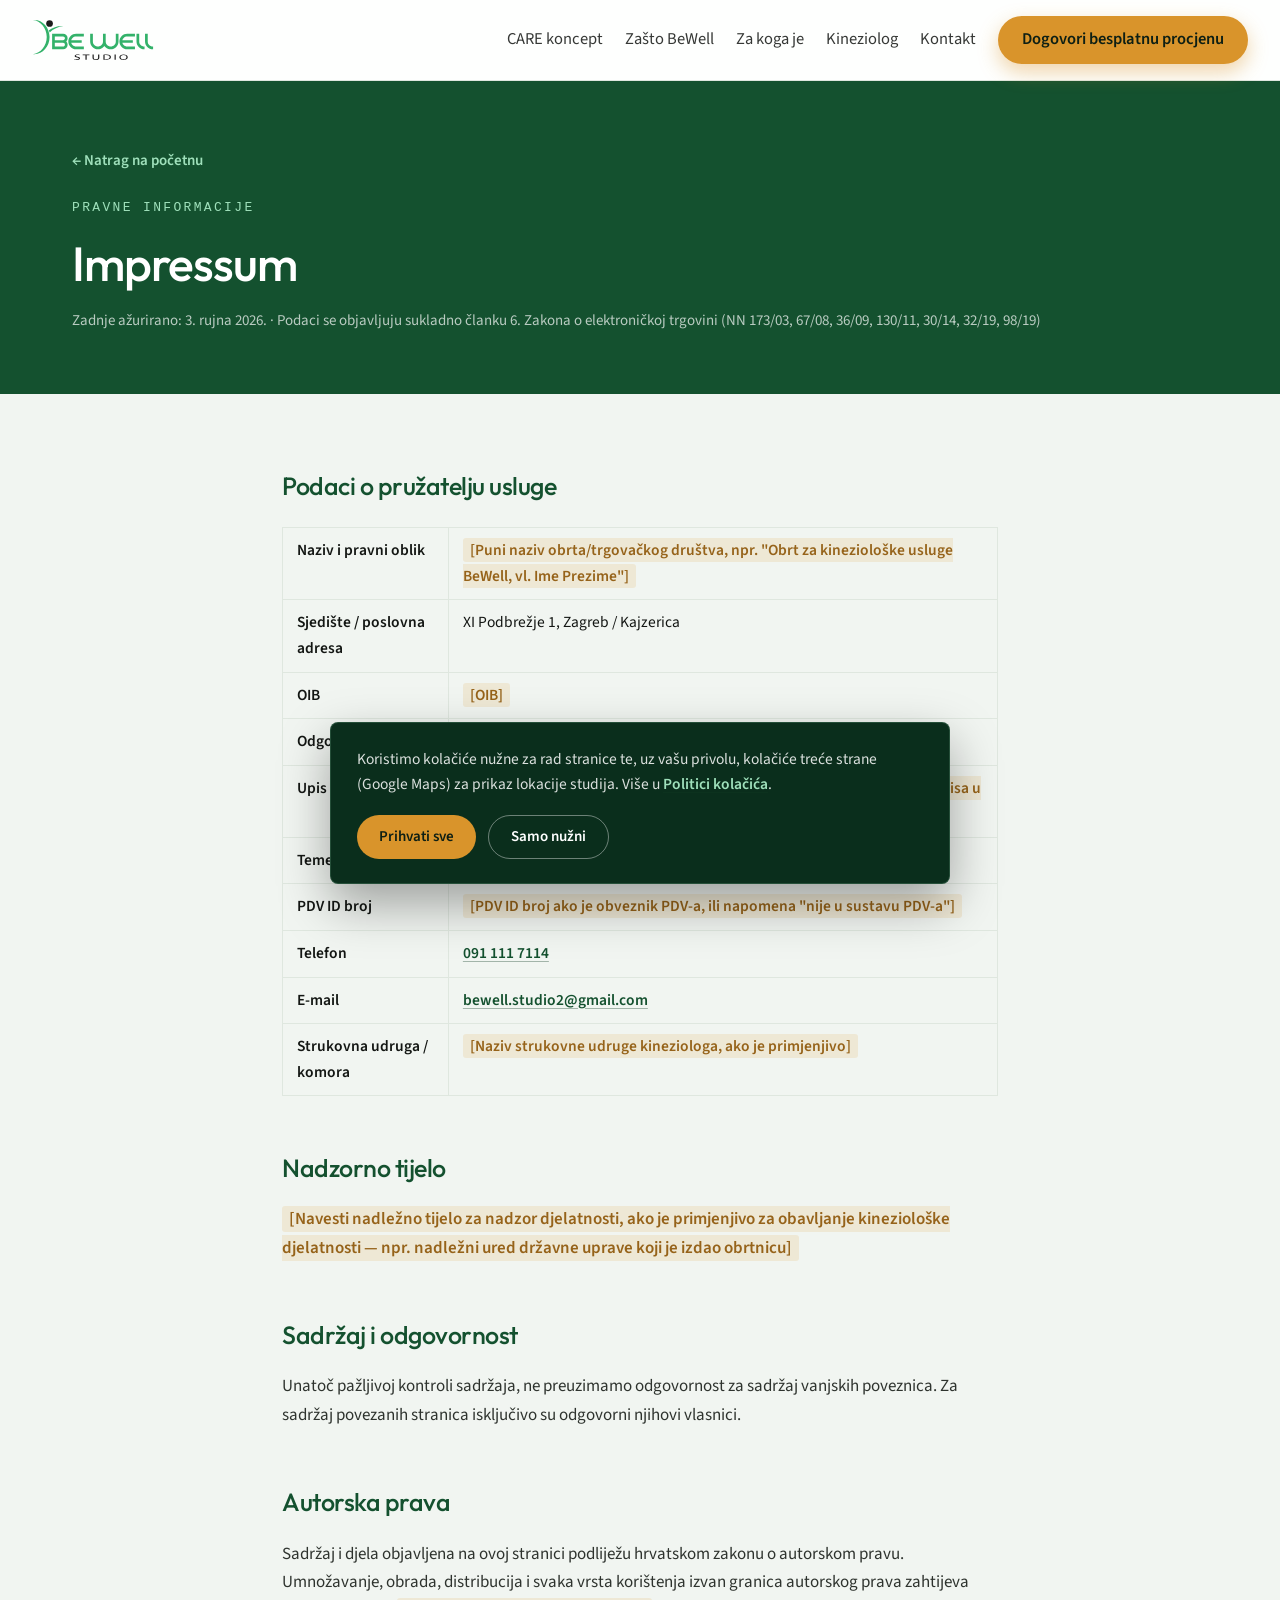
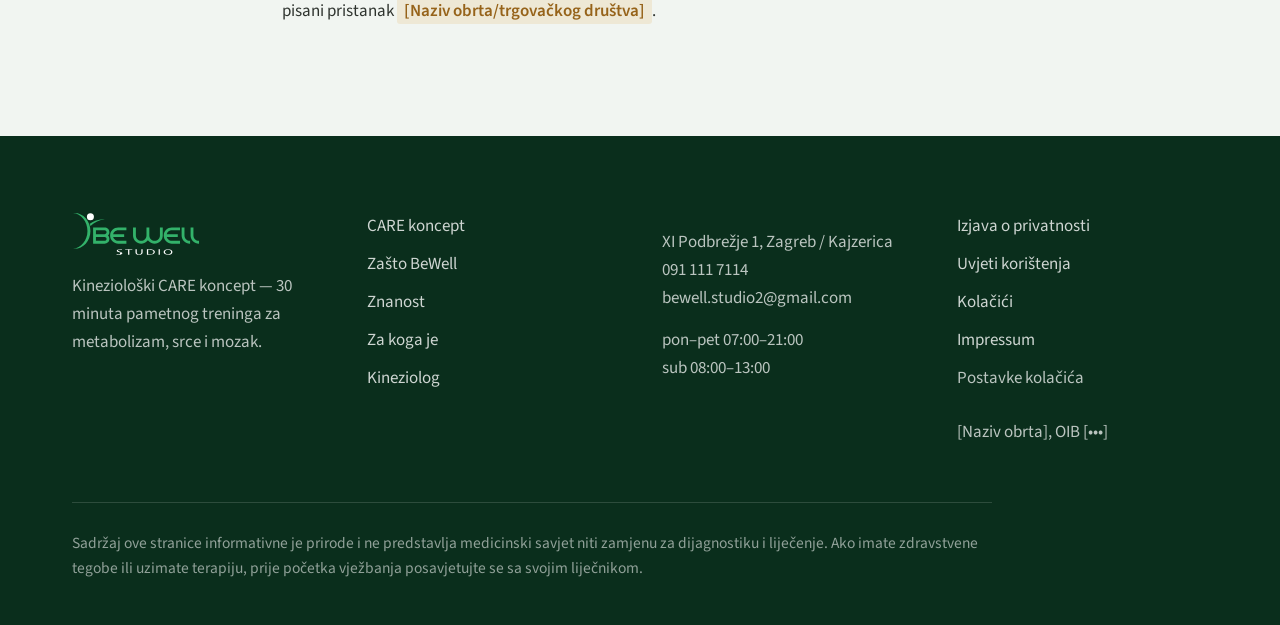
==== impressum.html @ ddce831c "Add legal pages (privacy, terms, cookies, impressum) and cookie consent banner Croatia/GDPR-oriented" ====
<!DOCTYPE html>
<html lang="hr">
<head>
<meta charset="utf-8">
<meta name="viewport" content="width=device-width, initial-scale=1">
<title>Impressum | BeWell Studio</title>
<meta name="description" content="Impressum — podaci o BeWell studiju sukladno Zakonu o elektroničkoj trgovini.">
<link rel="preconnect" href="https://fonts.googleapis.com">
<link rel="preconnect" href="https://fonts.gstatic.com" crossorigin>
<link href="https://fonts.googleapis.com/css2?family=Outfit:wght@200..700&family=Source+Sans+3:ital,wght@0,300;0,400;0,500;0,600;0,700;1,400&display=swap" rel="stylesheet">
<link rel="stylesheet" href="styles.css">
</head>
<body class="legal-page">

<nav class="nav" id="mainNav">
  <div class="nav-inner">
    <a href="index.html#pocetak" class="nav-logo">
      <span class="logo-wrap">
        <img class="ondark" src="assets/bewell-logo-ondark.svg" alt="BeWell studio">
        <img class="onlight" src="assets/bewell-logo-onlight.svg" alt="">
      </span>
    </a>
    <button class="nav-toggle" id="navToggle" aria-label="Otvori navigaciju" aria-expanded="false">
      <svg width="22" height="22" viewBox="0 0 24 24" fill="none" stroke-width="2" stroke-linecap="round"><line x1="3" y1="6" x2="21" y2="6"></line><line x1="3" y1="12" x2="21" y2="12"></line><line x1="3" y1="18" x2="21" y2="18"></line></svg>
    </button>
    <div class="nav-links" id="navLinks">
      <a href="index.html#care">CARE koncept</a>
      <a href="index.html#zasto">Zašto BeWell</a>
      <a href="index.html#za-koga">Za koga je</a>
      <a href="index.html#kineziolog">Kineziolog</a>
      <a href="index.html#kontakt">Kontakt</a>
      <a href="index.html#rezervacija" class="pill-btn">Dogovori besplatnu procjenu</a>
    </div>
  </div>
</nav>

<section class="legal-hero">
  <div class="container">
    <a href="index.html" class="legal-back">← Natrag na početnu</a>
    <p class="eyebrow" style="margin-top:22px">Pravne informacije</p>
    <h1>Impressum</h1>
    <p class="updated">Zadnje ažurirano: 3. rujna 2026. · Podaci se objavljuju sukladno članku 6. Zakona o elektroničkoj trgovini (NN 173/03, 67/08, 36/09, 130/11, 30/14, 32/19, 98/19)</p>
  </div>
</section>

<div class="container legal-content">

  <h2>Podaci o pružatelju usluge</h2>
  <div class="table-wrap">
  <table>
    <tbody>
      <tr><th>Naziv i pravni oblik</th><td><span class="legal-placeholder">[Puni naziv obrta/trgovačkog društva, npr. "Obrt za kineziološke usluge BeWell, vl. Ime Prezime"]</span></td></tr>
      <tr><th>Sjedište / poslovna adresa</th><td>XI Podbrežje 1, Zagreb / Kajzerica</td></tr>
      <tr><th>OIB</th><td><span class="legal-placeholder">[OIB]</span></td></tr>
      <tr><th>Odgovorna osoba</th><td><span class="legal-placeholder">[Ime i prezime vlasnika/odgovorne osobe]</span></td></tr>
      <tr><th>Upis u registar</th><td><span class="legal-placeholder">[Broj i naziv registra — npr. matični broj obrta i nadležni ured, ili broj upisa u sudski registar i nadležni trgovački sud]</span></td></tr>
      <tr><th>Temeljni kapital</th><td><span class="legal-placeholder">[Popuniti samo ako je pravni oblik d.o.o. / j.d.o.o.]</span></td></tr>
      <tr><th>PDV ID broj</th><td><span class="legal-placeholder">[PDV ID broj ako je obveznik PDV-a, ili napomena "nije u sustavu PDV-a"]</span></td></tr>
      <tr><th>Telefon</th><td><a href="tel:+385911117114">091 111 7114</a></td></tr>
      <tr><th>E-mail</th><td><a href="mailto:bewell.studio2@gmail.com">bewell.studio2@gmail.com</a></td></tr>
      <tr><th>Strukovna udruga / komora</th><td><span class="legal-placeholder">[Naziv strukovne udruge kineziologa, ako je primjenjivo]</span></td></tr>
    </tbody>
  </table>
  </div>

  <h2>Nadzorno tijelo</h2>
  <p><span class="legal-placeholder">[Navesti nadležno tijelo za nadzor djelatnosti, ako je primjenjivo za obavljanje kineziološke djelatnosti — npr. nadležni ured državne uprave koji je izdao obrtnicu]</span></p>

  <h2>Sadržaj i odgovornost</h2>
  <p>Unatoč pažljivoj kontroli sadržaja, ne preuzimamo odgovornost za sadržaj vanjskih poveznica. Za sadržaj povezanih stranica isključivo su odgovorni njihovi vlasnici.</p>

  <h2>Autorska prava</h2>
  <p>Sadržaj i djela objavljena na ovoj stranici podliježu hrvatskom zakonu o autorskom pravu. Umnožavanje, obrada, distribucija i svaka vrsta korištenja izvan granica autorskog prava zahtijeva pisani pristanak <span class="legal-placeholder">[Naziv obrta/trgovačkog društva]</span>.</p>

</div>

<footer id="podnozje" class="site-footer">
  <div class="container">
    <div class="footer-grid">
      <div>
        <img src="assets/bewell-logo-ondark.svg" alt="BeWell studio">
        <p>Kineziološki CARE koncept — 30 minuta pametnog treninga za metabolizam, srce i mozak.</p>
      </div>
      <div class="footer-links">
        <a href="index.html#care">CARE koncept</a>
        <a href="index.html#zasto">Zašto BeWell</a>
        <a href="index.html#znanost">Znanost</a>
        <a href="index.html#za-koga">Za koga je</a>
        <a href="index.html#kineziolog">Kineziolog</a>
      </div>
      <div style="font-size:17px">
        <p>XI Podbrežje 1, Zagreb / Kajzerica<br>091 111 7114<br>bewell.studio2@gmail.com</p>
        <p style="margin-top:14px">pon–pet 07:00–21:00<br>sub 08:00–13:00</p>
      </div>
      <div class="footer-links">
        <a href="privatnost.html">Izjava o privatnosti</a>
        <a href="uvjeti-koristenja.html">Uvjeti korištenja</a>
        <a href="kolacici.html">Kolačići</a>
        <a href="impressum.html">Impressum</a>
        <button type="button" class="cookie-settings-btn" onclick="window.reopenCookieSettings && window.reopenCookieSettings()">Postavke kolačića</button>
        <p class="footer-oib">[Naziv obrta], OIB [•••]</p>
      </div>
    </div>
    <p class="footer-legal">Sadržaj ove stranice informativne je prirode i ne predstavlja medicinski savjet niti zamjenu za dijagnostiku i liječenje. Ako imate zdravstvene tegobe ili uzimate terapiju, prije početka vježbanja posavjetujte se sa svojim liječnikom.</p>
  </div>
</footer>

<script src="script.js"></script>
<script src="cookie-consent.js"></script>
</body>
</html>
---- styles.css ----
/* ===== BeWell Studio — design tokens ===== */
:root {
  --dark-green: #14512F;
  --darker-green: #0A2E1C;
  --hero-green: #071D12;
  --light-bg: #F1F5F1;
  --bright-green: #33B26A;
  --pale-green: #9FE0BB;
  --muted-fill: rgba(51,178,106,.3);
  --ink: #131613;
  --ink-2: #2E332E;
  --muted-1: #4E554E;
  --muted-2: #414841;
  --muted-3: #5C645E;
  --border-light: #E3EAE3;
  --border-light-2: #DFE7DF;
  --border-dashed: #C4D0C4;
  --amber: #D9942B;
  --amber-label: #96631A;
  --white-70: rgba(255,255,255,.7);
  --white-78: rgba(255,255,255,.78);
  --white-82: rgba(255,255,255,.82);
  --cta: #D9942B;

  --font-heading: 'Outfit', system-ui, sans-serif;
  --font-body: 'Source Sans 3', system-ui, sans-serif;
  --font-mono: ui-monospace, SFMono-Regular, Menlo, monospace;
}

* { box-sizing: border-box; }
html { scroll-behavior: smooth; overflow-x: hidden; }
body {
  margin: 0;
  background: var(--light-bg);
  color: var(--ink);
  font-family: var(--font-body);
  font-size: 18px;
  line-height: 1.65;
  -webkit-font-smoothing: antialiased;
}
img { max-width: 100%; }
a { color: var(--dark-green); text-decoration-color: rgba(15,59,35,.35); text-underline-offset: 3px; }
a:hover { color: var(--bright-green); }
h1, h2, h3 { margin: 0; font-weight: 500; letter-spacing: -.02em; font-family: var(--font-heading); }
p { margin: 0; }
input, select, textarea, button { font: inherit; color: inherit; }
.eyebrow { font-family: var(--font-mono); font-size: 13px; letter-spacing: .18em; text-transform: uppercase; color: var(--dark-green); }
.container { max-width: 1200px; margin: 0 auto; padding: 0 32px; }
.pill-btn {
  display: inline-flex; align-items: center; min-height: 56px; padding: 0 34px;
  border-radius: 999px; background: var(--cta); color: #0D1F14; font-weight: 600;
  font-size: 18px; text-decoration: none; border: none; cursor: pointer;
  transition: filter .2s ease;
}
.pill-btn:hover { filter: brightness(1.07); color: #0D1F14; }
.pill-btn--outline {
  display: inline-flex; align-items: center; min-height: 56px; padding: 0 30px;
  border-radius: 999px; border: 1.5px solid rgba(255,255,255,.5); color: #fff;
  font-size: 18px; text-decoration: none; transition: background .2s ease, border-color .2s ease;
}
.pill-btn--outline:hover { background: rgba(255,255,255,.1); color: #fff; border-color: #fff; }

/* ===== Reveal / parallax ===== */
[data-reveal] {
  opacity: 0; transform: translateY(40px); filter: blur(13px);
  transition: opacity .9s cubic-bezier(.2,.7,.3,1), transform .9s cubic-bezier(.2,.7,.3,1), filter .9s cubic-bezier(.2,.7,.3,1);
}
[data-reveal].is-visible { opacity: 1; transform: none; filter: none; }
@media (prefers-reduced-motion: reduce) {
  [data-reveal] { opacity: 1 !important; transform: none !important; filter: none !important; transition: none !important; }
}
[data-parallax] {
  position: absolute; left: 0; right: 0; top: -8%; height: 116%;
  background-size: cover; background-repeat: no-repeat; will-change: transform;
}
.media-crop { position: relative; overflow: hidden; border-radius: 4px; }

/* ===== Nav ===== */
.nav {
  position: sticky; top: 0; z-index: 60; background: transparent; border-bottom: 1px solid transparent;
  backdrop-filter: saturate(140%) blur(8px); transition: background .35s ease, border-color .35s ease;
}
.nav.scrolled { background: rgba(255,255,255,.92); border-bottom-color: var(--border-light-2); }
.nav-inner { display: flex; align-items: center; gap: 32px; padding: 16px 32px; }
.nav-logo { display: flex; align-items: center; flex: none; text-decoration: none; }
.nav-logo .logo-wrap { position: relative; display: block; height: 42px; }
.nav-logo img { height: 42px; width: auto; display: block; transition: opacity .35s ease; }
.nav-logo .onlight { position: absolute; left: 0; top: 0; opacity: 0; }
.nav.scrolled .nav-logo .ondark { opacity: 0; }
.nav.scrolled .nav-logo .onlight { opacity: 1; }
.nav-toggle {
  display: none; flex: none; width: 44px; height: 44px; margin-left: auto; border: none;
  background: transparent; border-radius: 8px; cursor: pointer; align-items: center; justify-content: center;
}
.nav-toggle:hover { background: rgba(0,0,0,.06); }
.nav-toggle svg { stroke: #fff; transition: stroke .35s ease; }
.nav.scrolled .nav-toggle svg { stroke: var(--ink); }
.nav-links { flex: 1; display: flex; justify-content: flex-end; align-items: center; gap: 22px; row-gap: 12px; flex-wrap: wrap; }
.nav-links a:not(.pill-btn) {
  font-size: 16.5px; text-decoration: none; color: #fff; opacity: .85; transition: color .35s ease, opacity .35s ease;
}
.nav.scrolled .nav-links a:not(.pill-btn) { color: var(--ink); }
.nav-links a:not(.pill-btn):hover { opacity: 1; text-decoration: underline; text-underline-offset: 7px; text-decoration-thickness: 1.5px; }
.nav-links .pill-btn { min-height: 48px; padding: 0 24px; font-size: 16.5px; box-shadow: 0 8px 20px rgba(217,148,43,.4); }

@media (max-width: 780px) {
  .nav-toggle { display: flex !important; }
  .nav-links { display: none !important; }
  .nav-links.open {
    display: flex !important; position: absolute; left: 0; right: 0; top: 100%;
    flex-direction: column; align-items: flex-start; gap: 16px;
    background: #fff; padding: 24px 32px 30px; box-shadow: 0 16px 30px rgba(10,40,25,.16);
    border-bottom: 1px solid var(--border-light-2);
  }
  .nav-links.open a:not(.pill-btn) { color: var(--ink) !important; opacity: 1 !important; }
  .nav-links.open .pill-btn { margin-top: 6px; }
}

/* ===== Hero ===== */
.hero {
  position: relative; min-height: 88vh; display: flex; align-items: flex-end;
  background: var(--dark-green); overflow: hidden; margin-top: -79px; padding-top: 79px;
}
.hero-photo { background-image: url('assets/hero.webp'); background-position: 78% 45%; }
.hero-scrim-1 { position: absolute; inset: 0; background: linear-gradient(100deg, rgba(7,29,18,.95) 0%, rgba(8,33,21,.9) 34%, rgba(9,38,24,.6) 60%, rgba(10,46,28,.18) 100%); }
.hero-scrim-2 { position: absolute; inset: 0; background: linear-gradient(to top, rgba(7,29,18,.5) 0%, rgba(7,29,18,.06) 28%, rgba(7,29,18,0) 52%); }
.hero-scrim-3 { position: absolute; left: 0; right: 0; top: 0; height: 200px; background: linear-gradient(to bottom, rgba(7,29,18,.8) 0, rgba(7,29,18,.6) 100px, rgba(7,29,18,0) 200px); }
.hero-inner { position: relative; width: 100%; padding: 120px 32px 132px; }
.hero-kicker { font-family: var(--font-mono); font-size: 13px; letter-spacing: .18em; text-transform: uppercase; color: var(--pale-green); margin-bottom: 26px; }
.hero h1 { font-size: clamp(42px,5.2vw,82px); line-height: 1.06; letter-spacing: -.015em; color: #fff; max-width: 16em; }
.hero h1 .accent { color: var(--pale-green); }
.hero-lead { margin-top: 30px; max-width: 640px; font-size: 21px; line-height: 1.6; color: #fff; }
.hero-ctas { margin-top: 44px; display: flex; gap: 16px; flex-wrap: wrap; }

/* ===== Stat strip ===== */
.stat-strip-wrap { position: relative; z-index: 5; }
.stat-strip {
  margin-top: -74px; background: #fff; border-radius: 6px; box-shadow: 0 26px 60px rgba(10,40,25,.18);
  display: grid; grid-template-columns: repeat(auto-fit,minmax(210px,1fr));
}
.stat-strip > div { padding: 34px 30px; border-right: 1px solid var(--border-light); }
.stat-strip > div:last-child { border-right: none; }
.stat-strip svg { stroke: var(--dark-green); }
.stat-num { margin-top: 16px; font-family: var(--font-heading); font-size: 32px; line-height: 1.1; color: var(--dark-green); }
.stat-cap { margin-top: 6px; font-size: 16.5px; color: var(--muted-1); }

/* ===== generic section ===== */
section { scroll-margin-top: 96px; }
.section-pad { padding: 118px 0 120px; }
.section-pad--sm { padding: 110px 0 118px; }
.bg-white { background: #fff; }

/* ===== O nama ===== */
.two-col { display: grid; grid-template-columns: repeat(auto-fit,minmax(340px,1fr)); gap: 72px; align-items: center; }
.two-col h2, .section-head h2 { margin-top: 22px; font-size: clamp(34px,3.6vw,52px); line-height: 1.12; letter-spacing: -.01em; max-width: 16em; }
.two-col p.body { margin-top: 28px; font-size: 19px; color: var(--ink-2); }
.two-col p.body + p.body { margin-top: 20px; }
.pull-quote {
  margin: 40px 0 0; padding-left: 26px; border-left: 2px solid var(--bright-green);
  font-family: var(--font-body); font-style: italic; font-weight: 300; font-size: 27px; line-height: 1.35; color: var(--dark-green);
}
.aspect-4-3 { aspect-ratio: 4/3; }
.aspect-5-6 { aspect-ratio: 5/6; }
.aspect-7-5 { aspect-ratio: 7/5; }
.aspect-4-5 { aspect-ratio: 4/5; }

/* ===== Zasto / 3 pillars ===== */
.section-head { max-width: 760px; }
.section-head .sub { margin-top: 18px; font-size: 21px; color: var(--muted-1); }
.pillars { margin-top: 64px; display: grid; grid-template-columns: repeat(auto-fit,minmax(300px,1fr)); gap: 28px; }
.pillar-card { position: relative; padding: 40px 34px 44px; background: var(--light-bg); border-radius: 4px; overflow: hidden; }
.pillar-num { position: absolute; right: 18px; top: -6px; font-family: var(--font-heading); font-size: 150px; line-height: 1; color: rgba(15,59,35,.06); }
.pillar-icon { position: relative; width: 84px; height: 84px; }
.pillar-icon svg { position: absolute; inset: 0; width: 100%; height: 100%; }
.pillar-card h3 { position: relative; margin-top: 24px; font-size: 29px; line-height: 1.2; color: var(--dark-green); }
.pillar-card p { position: relative; margin-top: 16px; font-size: 17.5px; color: var(--muted-2); }
.pillar-more { margin-top: 44px; font-size: 18px; }
.pillar-more a { font-weight: 600; }

/* ===== Pillar icon accents: subtle looping motion ===== */
.icon-accent { transform-box: fill-box; transform-origin: 50% 50%; }

/* Icon 01: draw arrow 1, draw arrow 2, spin together x2, fade out one then the other */
.icon-arrows-spin { transform-box: fill-box; transform-origin: 50% 50%; animation: iconArrowsSpin 8s cubic-bezier(.45,0,.25,1) infinite; }
@keyframes iconArrowsSpin {
  0%, 42%   { transform: rotate(0deg); }
  80%, 100% { transform: rotate(720deg); }
}
.icon-arrow1-wipe { transform-box: view-box; transform-origin: 225px 312.5px; animation: iconArrow1Wipe 8s cubic-bezier(.4,0,.3,1) infinite; }
.icon-arrow2-wipe { transform-box: view-box; transform-origin: 255px 167.5px; animation: iconArrow2Wipe 8s cubic-bezier(.4,0,.3,1) infinite; }
@keyframes iconArrow1Wipe { 0%, 4%  { transform: scaleX(0); } 20% { transform: scaleX(1); } 100% { transform: scaleX(1); } }
@keyframes iconArrow2Wipe { 0%, 22% { transform: scaleX(0); } 40% { transform: scaleX(1); } 100% { transform: scaleX(1); } }
.icon-arrow1-fade { animation: iconArrow1Fade 8s linear infinite; }
.icon-arrow2-fade { animation: iconArrow2Fade 8s linear infinite; }
@keyframes iconArrow1Fade { 0%, 80% { opacity: 1; } 88%, 100% { opacity: 0; } }
@keyframes iconArrow2Fade { 0%, 88% { opacity: 1; } 98%, 100% { opacity: 0; } }

.icon-pulse-reveal { transform-box: view-box; transform-origin: 0 0; animation: iconPulseReveal 7s cubic-bezier(.45,0,.25,1) infinite; }
.icon-pulse-erase { transform-box: view-box; transform-origin: 0 0; animation: iconPulseErase 7s cubic-bezier(.45,0,.25,1) infinite; }
@keyframes iconPulseReveal {
  0%, 8% { transform: scaleX(0); }
  45%    { transform: scaleX(1); }
  100%   { transform: scaleX(1); }
}
@keyframes iconPulseErase {
  0%, 65% { transform: scaleX(0); }
  95%     { transform: scaleX(1); }
  100%    { transform: scaleX(1); }
}

.icon-ring { animation: iconRingDraw 6.5s cubic-bezier(.4,0,.3,1) infinite; }
.icon-check { animation: iconCheckDraw 6.5s cubic-bezier(.5,0,.4,1) infinite; }
.icon-ringcheck-fade { animation: iconRingCheckFade 6.5s linear infinite; }
@keyframes iconRingDraw { 0%, 8% { stroke-dashoffset: 528; } 42% { stroke-dashoffset: 0; } 100% { stroke-dashoffset: 0; } }
@keyframes iconCheckDraw { 0%, 24% { stroke-dashoffset: 212; } 48% { stroke-dashoffset: 0; } 100% { stroke-dashoffset: 0; } }
@keyframes iconRingCheckFade { 0%, 10% { opacity: 0; } 20%, 76% { opacity: 1; } 94%, 100% { opacity: 0; } }

@media (prefers-reduced-motion: reduce) {
  .pillar-icon .icon-accent,
  .pillar-icon .icon-arrows-spin, .pillar-icon .icon-arrow1-wipe, .pillar-icon .icon-arrow2-wipe,
  .pillar-icon .icon-arrow1-fade, .pillar-icon .icon-arrow2-fade,
  .pillar-icon .icon-pulse-reveal,
  .pillar-icon .icon-ring, .pillar-icon .icon-check, .pillar-icon .icon-ringcheck-fade {
    animation: none !important;
    opacity: 1 !important;
    transform: none !important;
    stroke-dashoffset: 0 !important;
  }
  .pillar-icon .icon-pulse-erase {
    animation: none !important;
    transform: scaleX(0) !important;
  }
}

@keyframes dynGreenFade { 0%,8.3% { opacity: 0; } 16.6%,62.5% { opacity: 1; } 69%,100% { opacity: 0; } }
@keyframes dynLineDraw { 0%,16.6% { stroke-dashoffset: 2600; } 50%,69% { stroke-dashoffset: 0; } 100% { stroke-dashoffset: -2600; } }

/* ===== CARE section ===== */
.care-section { position: relative; padding: 118px 0 124px; background: var(--darker-green); color: #fff; }
.care-watermark {
  position: absolute; inset: 0; display: flex; align-items: center; justify-content: center;
  pointer-events: none; overflow: hidden;
}
.care-watermark span { font-family: var(--font-heading); font-size: min(30vw,420px); line-height: 1; letter-spacing: .06em; color: rgba(255,255,255,.035); white-space: nowrap; }
.care-inner { position: relative; }
.care-lede { max-width: 820px; }
.care-lede .eyebrow { color: var(--pale-green); }
.care-lede h2 { margin-top: 22px; font-size: clamp(36px,4.2vw,60px); line-height: 1.1; letter-spacing: -.015em; }
.care-lede h2 .accent { color: var(--pale-green); }
.care-lede p { margin-top: 28px; font-size: 19.5px; color: var(--white-82); }
.care-lede p + p { margin-top: 20px; }

.data-card { margin-top: 56px; padding: 34px 36px; border: 1px solid rgba(159,224,187,.28); border-radius: 4px; max-width: 820px; }
.data-card .eyebrow { color: var(--pale-green); font-size: 12.5px; letter-spacing: .16em; }
.data-card .stat-line { margin-top: 14px; font-family: var(--font-heading); font-size: 31px; line-height: 1.25; }
.data-card .stat-line .amber { color: #F2C173; }
.gauge-track { margin-top: 26px; height: 14px; border-radius: 999px; background: rgba(255,255,255,.12); position: relative; overflow: hidden; }
.gauge-fill { position: absolute; left: 0; top: 0; bottom: 0; width: 0; border-radius: 999px; background: linear-gradient(90deg,#33B26A,#D9942B); transition: width 1.4s cubic-bezier(.25,.1,.25,1) .3s; }
.data-card.is-visible .gauge-fill { width: 30%; }
@media (prefers-reduced-motion: reduce) {
  .gauge-fill { transition: none !important; width: 30% !important; }
}
.gauge-labels { margin-top: 10px; display: flex; justify-content: space-between; font-family: var(--font-mono); font-size: 12.5px; color: rgba(255,255,255,.6); }
.gauge-labels .amber { color: #F2C173; }

.phase-intro { margin-top: 72px; font-size: 19.5px; color: rgba(255,255,255,.72); }
.phase-rail {
  position: sticky; top: 90px; z-index: 20; margin-top: 28px; display: flex; flex-wrap: wrap; gap: 8px;
  padding: 10px; max-width: 100%; border-radius: 999px; background: rgba(7,29,18,.72);
  backdrop-filter: blur(10px); border: 1px solid rgba(159,224,187,.18); width: fit-content;
}
.phase-rail span { display: flex; align-items: center; gap: 10px; padding: 8px 18px; border-radius: 999px; font-size: 16px; font-weight: 600; color: rgba(255,255,255,.55); transition: background .4s ease, color .4s ease; }
.phase-rail span b { font-family: var(--font-heading); font-size: 19px; }
.phase-rail span.active { background: var(--bright-green); color: #0D1F14; }
@media (max-width: 640px) {
  .phase-rail { display: grid !important; grid-template-columns: 1fr 1fr !important; width: 100% !important; border-radius: 30px !important; gap: 10px !important; }
  .phase-rail span { justify-content: center !important; }
}

.care-rows { margin-top: 28px; display: grid; grid-template-columns: 1fr; gap: 4px; }
.care-row { position: relative; padding: 56px 0; border-top: 1px solid rgba(159,224,187,.22); }
.care-row-inner { display: flex; gap: 26px; align-items: flex-start; flex-wrap: wrap; }
.care-badge {
  flex: none; width: 76px; height: 76px; border-radius: 50%; border: 1.5px solid var(--bright-green);
  background: rgba(51,178,106,.1); display: flex; align-items: center; justify-content: center;
  font-family: var(--font-heading); font-size: 38px; color: var(--pale-green);
}
.care-row-body { flex: 1; min-width: 240px; }
.care-row-body h3 { font-size: 31px; line-height: 1.2; }
.care-row-body h3 .accent { font-family: var(--font-body); font-style: italic; font-weight: 300; color: var(--bright-green); font-size: 23px; letter-spacing: 0; }
.care-row-body p { margin-top: 14px; font-size: 18px; color: rgba(255,255,255,.78); }
.care-row-body p + p { margin-top: 16px; }
.care-row-body p strong { color: #fff; font-weight: 600; }
.care-row-photo { margin-top: 22px; border-radius: 3px; overflow: hidden; position: relative; }

.timeline-card { margin-top: 72px; padding: 34px 36px; border-radius: 4px; background: rgba(255,255,255,.045); }
.timeline-card .eyebrow { color: var(--pale-green); font-size: 12.5px; letter-spacing: .16em; }
.timeline-card .lead { margin-top: 12px; font-size: 18px; color: rgba(255,255,255,.78); }
.timeline-bar { margin-top: 22px; position: relative; display: flex; height: 44px; border-radius: 3px; overflow: hidden; }
.timeline-bar .dyn { flex: 2; background: rgba(51,178,106,.3); }
.timeline-bar .iso { flex: 3; background: var(--bright-green); }
.timeline-bar .rest { flex: 1.4; background: rgba(255,255,255,.14); }
.timeline-bar .stretch { flex: 2; background: rgba(217,148,43,.7); }
.timeline-wipe {
  position: absolute; inset: 0; background: linear-gradient(to left, transparent 0%, var(--dark-green) 6%, var(--dark-green) 100%);
  transform-origin: right center; transform: scaleX(1); transition: transform 2.2s cubic-bezier(.4,0,.2,1);
}
.timeline-wipe.revealed { transform: scaleX(0); }
.timeline-legend { margin-top: 14px; display: flex; gap: 26px; flex-wrap: wrap; font-size: 15.5px; color: rgba(255,255,255,.7); }
.timeline-legend span { display: flex; align-items: center; gap: 9px; transition: color .35s ease, font-weight .35s ease; }
.timeline-legend span.lit { color: #fff; font-weight: 600; }
.timeline-legend .swatch { width: 12px; height: 12px; border-radius: 2px; display: block; }
.timeline-legend .swatch.dyn { background: rgba(51,178,106,.3); }
.timeline-legend .swatch.iso { background: var(--bright-green); }
.timeline-legend .swatch.rest { background: rgba(255,255,255,.14); }
.timeline-legend .swatch.stretch { background: rgba(217,148,43,.7); }

.care-cta { margin-top: 56px; }

/* ===== Znanost ===== */
.znanost-cards { margin-top: 52px; display: grid; grid-template-columns: repeat(auto-fit,minmax(280px,1fr)); gap: 24px; max-width: 900px; }
.znanost-card { padding: 30px 30px 34px; background: var(--light-bg); border-radius: 4px; }
.znanost-card.dark { background: var(--dark-green); color: #fff; }
.znanost-card .label { font-family: var(--font-mono); font-size: 12.5px; letter-spacing: .14em; text-transform: uppercase; color: var(--muted-3); }
.znanost-card.dark .label { color: var(--pale-green); }
.znanost-card svg.brain { display: block; width: 100%; max-width: 121px; height: auto; margin: 16px 0 8px; }
.znanost-card svg.line { display: block; width: 100%; height: auto; margin: 0 0 18px; }
.znanost-card .caption { margin-top: 0; font-size: 17px; color: var(--muted-2); }
.znanost-card.dark .caption { color: var(--white-82); }
.znanost-footnote { margin-top: 14px; font-family: var(--font-mono); font-size: 12px; letter-spacing: .1em; color: var(--muted-3); }

.science-toggle {
  margin-top: 44px; display: inline-flex; align-items: center; gap: 12px; min-height: 48px; padding: 0 26px;
  border-radius: 999px; border: 1.5px solid rgba(15,59,35,.35); background: transparent; color: var(--dark-green);
  font-size: 17px; font-weight: 600; cursor: pointer; transition: background .2s ease, color .2s ease, border-color .2s ease;
}
.science-toggle:hover { background: var(--dark-green); color: #fff; border-color: var(--dark-green); }
.science-detail { display: none; margin-top: 44px; max-width: 780px; border-top: 1px solid var(--border-light-2); padding-top: 44px; }
.science-detail.open { display: block; }
.science-item { display: flex; gap: 26px; align-items: flex-start; }
.science-item + .science-item { margin-top: 40px; }
.science-item .num { flex: none; font-family: var(--font-heading); font-size: 44px; line-height: 1; color: #1E7A46; }
.science-item h3 { font-size: 28px; line-height: 1.22; color: var(--dark-green); }
.science-item p { margin-top: 14px; font-size: 18px; color: var(--ink-2); }
.science-item p + p { margin-top: 14px; }

/* ===== Za koga ===== */
.za-koga-grid { margin-top: 56px; display: grid; grid-template-columns: repeat(auto-fit,minmax(280px,1fr)); gap: 28px; }
.za-koga-card { background: #fff; border-radius: 4px; overflow: hidden; }
.za-koga-card .body { padding: 28px 28px 34px; }
.za-koga-card h3 { font-size: 27px; color: var(--dark-green); }
.za-koga-card p { margin-top: 12px; font-size: 17.5px; color: var(--muted-2); }

/* ===== Kako počinjete ===== */
.steps-grid { margin-top: 60px; display: grid; grid-template-columns: repeat(auto-fit,minmax(260px,1fr)); gap: 36px; }
.step { padding-top: 30px; border-top: 2px dashed var(--border-dashed); }
.step .num { font-family: var(--font-mono); font-size: 14px; letter-spacing: .16em; color: var(--amber-label); }
.step h3 { margin-top: 16px; font-size: 29px; line-height: 1.2; color: var(--dark-green); }
.step p { margin-top: 12px; font-size: 17.5px; color: var(--muted-2); }
.steps-cta { margin-top: 52px; }

/* ===== Kineziolog ===== */
.kineziolog-name { margin-top: 26px; font-size: 21px; font-weight: 600; color: var(--dark-green); }
.kineziolog-bio { margin-top: 14px; font-size: 19px; color: var(--ink-2); }
.kineziolog-bio .note { color: var(--muted-3); font-size: 16px; }
.badges { margin-top: 32px; display: flex; flex-wrap: wrap; gap: 10px; }
.badges span { padding: 9px 18px; border-radius: 999px; border: 1px solid var(--border-dashed); font-size: 16px; color: var(--ink-2); }

/* ===== Rezervacija CTA ===== */
.cta-section { padding: 112px 0; background: var(--dark-green); color: #fff; text-align: center; }
.cta-inner { max-width: 820px; margin: 0 auto; padding: 0 32px; }
.cta-inner h2 { font-size: clamp(38px,4.6vw,64px); line-height: 1.08; letter-spacing: -.015em; }
.cta-inner h2 .accent { color: var(--pale-green); }
.cta-inner p { margin-top: 24px; font-size: 20px; color: var(--white-82); }
.cta-buttons { margin-top: 40px; display: flex; gap: 16px; justify-content: center; flex-wrap: wrap; }
.cta-buttons .pill-btn { box-shadow: 0 14px 30px rgba(0,0,0,.2); }

/* ===== Kontakt ===== */
.kontakt-grid { margin-top: 56px; display: grid; grid-template-columns: repeat(auto-fit,minmax(330px,1fr)); gap: 56px; align-items: start; }
.form-field { display: flex; flex-direction: column; gap: 8px; font-size: 16.5px; font-weight: 600; color: var(--ink-2); }
.form-field input[type="text"], .form-field input[type="email"], .form-field input[type="tel"], .form-field select {
  min-height: 52px; padding: 0 16px; border: 1.5px solid #D3DDD3; border-radius: 3px; background: var(--light-bg); font-weight: 400; font-size: 18px;
}
.form-field textarea { padding: 14px 16px; border: 1.5px solid #D3DDD3; border-radius: 3px; background: var(--light-bg); font-weight: 400; font-size: 18px; resize: vertical; }
.form-field input:focus, .form-field select:focus, .form-field textarea:focus { outline: none; border-color: var(--dark-green); background: #fff; }
.contact-form { display: flex; flex-direction: column; gap: 20px; }
.contact-form.hidden { display: none; }
.consent-field { display: flex; gap: 12px; align-items: flex-start; font-size: 16.5px; color: var(--ink-2); line-height: 1.5; font-weight: 400; }
.consent-field input { width: 22px; height: 22px; margin-top: 3px; accent-color: var(--dark-green); flex: none; }
.contact-form button[type="submit"] { align-self: flex-start; margin-top: 6px; }
.sent-panel { display: none; padding: 44px 36px; border-radius: 4px; background: var(--light-bg); border: 1px solid #C9E3D3; }
.sent-panel.visible { display: block; }
.sent-panel .headline { font-family: var(--font-heading); font-size: 31px; color: var(--dark-green); line-height: 1.2; }
.sent-panel p:not(.headline) { margin-top: 14px; font-size: 18px; color: var(--ink-2); }
.contact-details { display: flex; flex-direction: column; gap: 18px; font-size: 18px; color: var(--ink-2); }
.contact-details strong { color: var(--dark-green); }
.map-embed { margin-top: 28px; aspect-ratio: 16/10; border-radius: 4px; overflow: hidden; }
.map-embed iframe { border: 0; display: block; width: 100%; height: 100%; }
.map-caption { margin-top: 14px; font-size: 16.5px; color: var(--muted-1); }

/* ===== Footer ===== */
.site-footer { background: var(--darker-green); color: rgba(255,255,255,.72); padding: 76px 0 44px; }
.footer-grid { display: grid; grid-template-columns: repeat(auto-fit,minmax(240px,1fr)); gap: 44px; }
.footer-grid img { height: 44px; width: auto; display: block; }
.footer-grid p { margin-top: 16px; font-size: 17px; }
.footer-links { display: flex; flex-direction: column; gap: 10px; font-size: 17px; }
.footer-links a { color: rgba(255,255,255,.8); text-decoration: none; }
.footer-links a:hover { color: #fff; }
.footer-oib { margin-top: 6px; font-size: 16px; }
.footer-legal { margin-top: 56px; padding-top: 28px; border-top: 1px solid rgba(255,255,255,.14); font-size: 15.5px; line-height: 1.6; color: rgba(255,255,255,.55); max-width: 920px; }

/* ===== Responsive spacing ===== */
@media (max-width: 640px) {
  #o-nama, #zasto, #znanost, #za-koga, #kako-pocinjete, #kineziolog, #kontakt { padding-top: 76px !important; padding-bottom: 84px !important; }
  #care { padding-top: 84px !important; padding-bottom: 88px !important; }
  #rezervacija { padding-top: 84px !important; padding-bottom: 84px !important; }
  #o-nama .two-col, #kineziolog .two-col { gap: 44px !important; }
}

@media print {
  [data-reveal] { opacity: 1 !important; filter: none !important; transform: none !important; }
  [data-parallax] { transform: none !important; }
}

/* ===== Legal pages ===== */
.legal-hero { background: var(--dark-green); color: #fff; padding: 64px 0 60px; }
body.legal-page .nav { background: rgba(255,255,255,.92); border-bottom-color: var(--border-light-2); }
body.legal-page .nav .nav-logo .ondark { opacity: 0; }
body.legal-page .nav .nav-logo .onlight { opacity: 1; }
body.legal-page .nav .nav-toggle svg { stroke: var(--ink); }
body.legal-page .nav .nav-links a:not(.pill-btn) { color: var(--ink); }
.legal-hero .eyebrow { color: var(--pale-green); }
.legal-hero h1 { margin-top: 18px; font-size: clamp(32px,4vw,48px); line-height: 1.15; color: #fff; max-width: 18em; }
.legal-hero .updated { margin-top: 18px; font-size: 15px; color: var(--white-70); }
.legal-content { max-width: 780px; padding: 72px 32px 110px; margin: 0 auto; }
.legal-content h2 { margin-top: 52px; font-size: 25px; color: var(--dark-green); }
.legal-content h2:first-child { margin-top: 0; }
.legal-content h3 { margin-top: 30px; font-size: 19px; color: var(--dark-green); }
.legal-content p { margin-top: 16px; font-size: 17px; line-height: 1.7; color: var(--ink-2); }
.legal-content ul, .legal-content ol { margin-top: 16px; padding-left: 22px; font-size: 17px; line-height: 1.7; color: var(--ink-2); }
.legal-content li + li { margin-top: 8px; }
.legal-content table { margin-top: 20px; width: 100%; border-collapse: collapse; font-size: 15.5px; }
.legal-content th, .legal-content td { text-align: left; padding: 10px 14px; border: 1px solid var(--border-light-2); vertical-align: top; }
.legal-content th { background: var(--light-bg); font-weight: 600; }
.legal-content .table-wrap { overflow-x: auto; }
.legal-content a { font-weight: 600; }
.legal-placeholder { color: var(--amber-label); background: rgba(217,148,43,.14); padding: 1px 7px; border-radius: 3px; font-weight: 600; }
.legal-back { display: inline-flex; align-items: center; gap: 8px; font-size: 15px; font-weight: 600; color: var(--pale-green); text-decoration: none; }
.legal-back:hover { color: #fff; }
.legal-list-plain { list-style: none; padding-left: 0 !important; }
.legal-list-plain li { padding-left: 22px; position: relative; }
.legal-list-plain li::before { content: "—"; position: absolute; left: 0; color: var(--bright-green); }

/* ===== Cookie consent ===== */
.cookie-banner {
  position: fixed; left: 16px; right: 16px; bottom: 16px; z-index: 200; max-width: 620px; margin: 0 auto;
  padding: 24px 26px; border-radius: 8px; background: var(--darker-green); color: #fff;
  box-shadow: 0 20px 50px rgba(0,0,0,.35); border: 1px solid rgba(159,224,187,.18);
  transform: translateY(140%); transition: transform .5s cubic-bezier(.2,.8,.2,1);
}
.cookie-banner.visible { transform: translateY(0); }
.cookie-banner p { margin: 0; font-size: 15.5px; line-height: 1.6; color: rgba(255,255,255,.85); }
.cookie-banner a { color: var(--pale-green); font-weight: 600; }
.cookie-banner-actions { margin-top: 18px; display: flex; gap: 12px; flex-wrap: wrap; }
.cookie-banner-actions button { min-height: 44px; padding: 0 22px; border-radius: 999px; font-size: 15px; font-weight: 600; cursor: pointer; border: none; font-family: inherit; }
.cookie-accept { background: var(--cta); color: #0D1F14; }
.cookie-accept:hover { filter: brightness(1.07); }
.cookie-reject { background: transparent; border: 1.5px solid rgba(255,255,255,.4) !important; color: #fff; }
.cookie-reject:hover { background: rgba(255,255,255,.08); }
@media (max-width: 480px) {
  .cookie-banner { left: 10px; right: 10px; bottom: 10px; padding: 20px; }
}
.cookie-settings-btn { cursor: pointer; background: none; border: none; padding: 0; font: inherit; color: inherit; text-decoration: none; text-align: left; }

.map-placeholder { height: 100%; display: flex; flex-direction: column; align-items: center; justify-content: center; gap: 14px; text-align: center; padding: 24px; background: var(--light-bg); }
.map-placeholder p { max-width: 360px; font-size: 15.5px; color: var(--muted-1); margin: 0; }
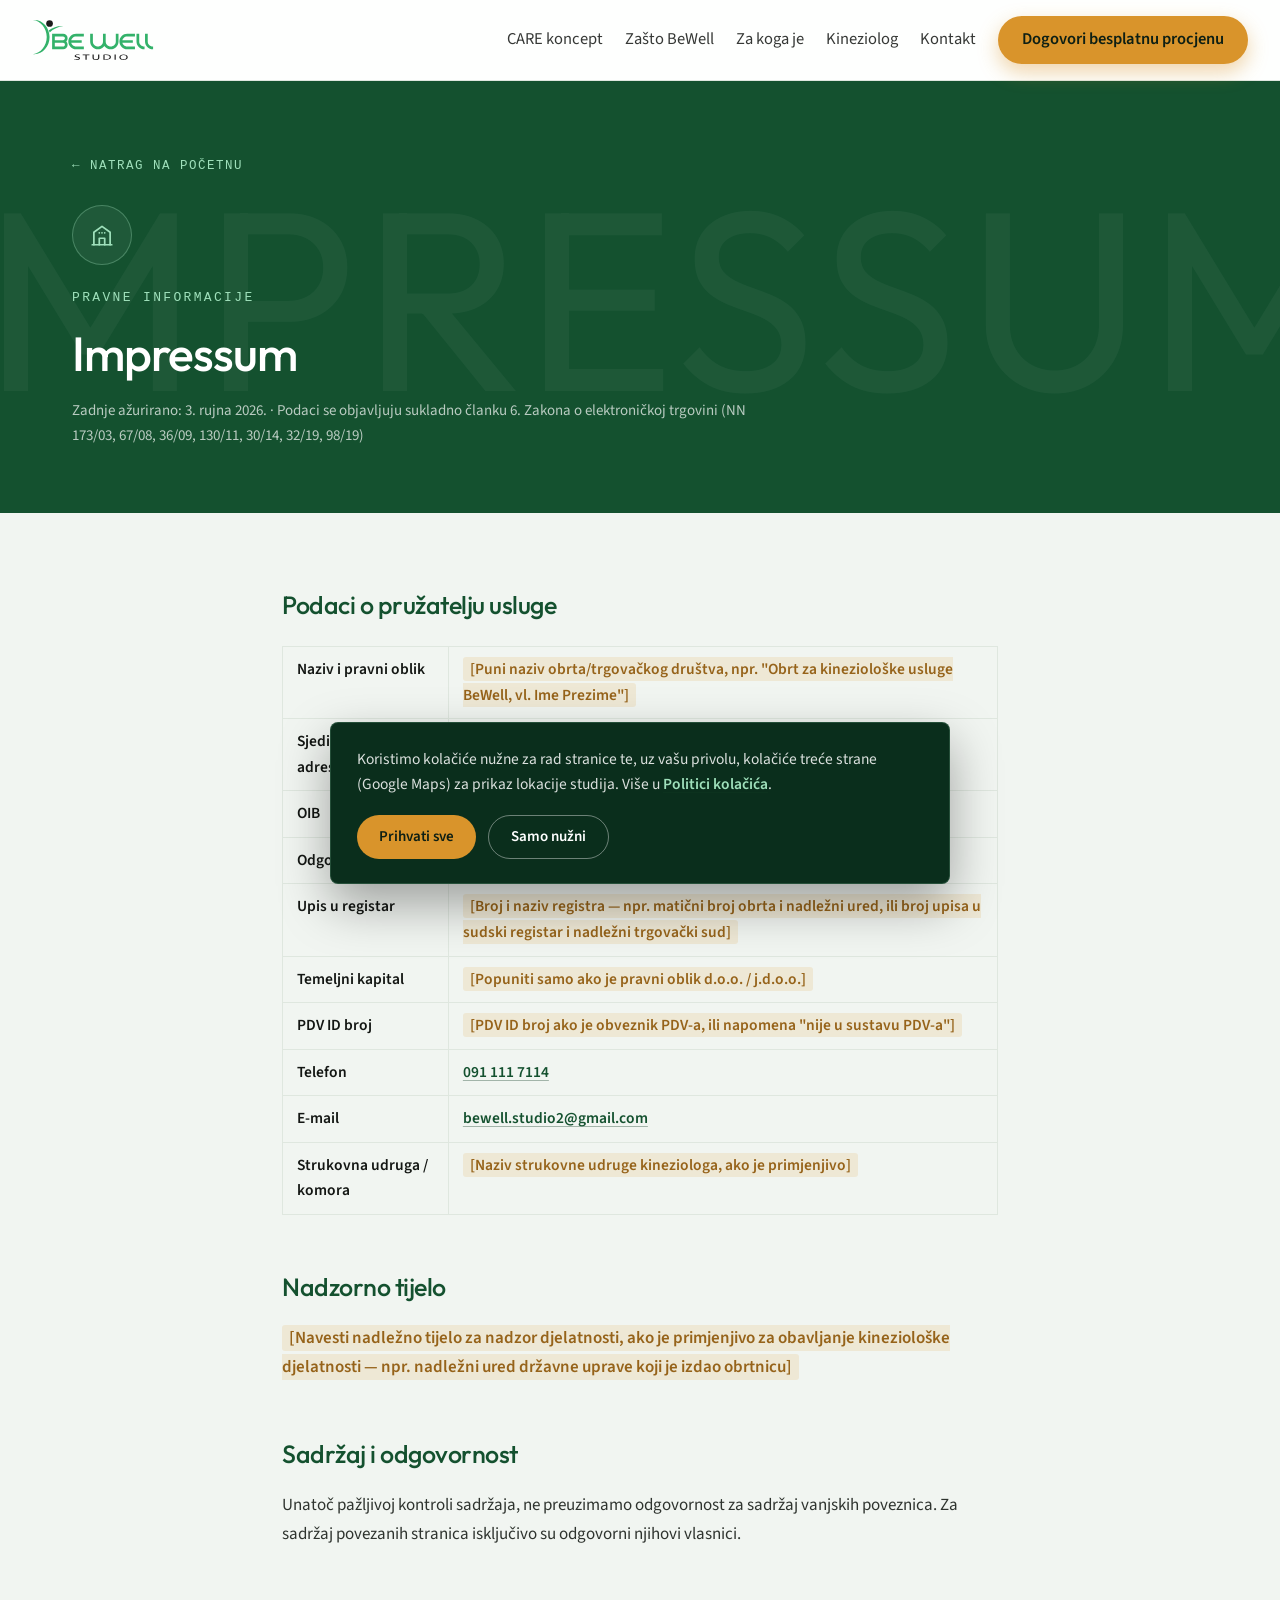
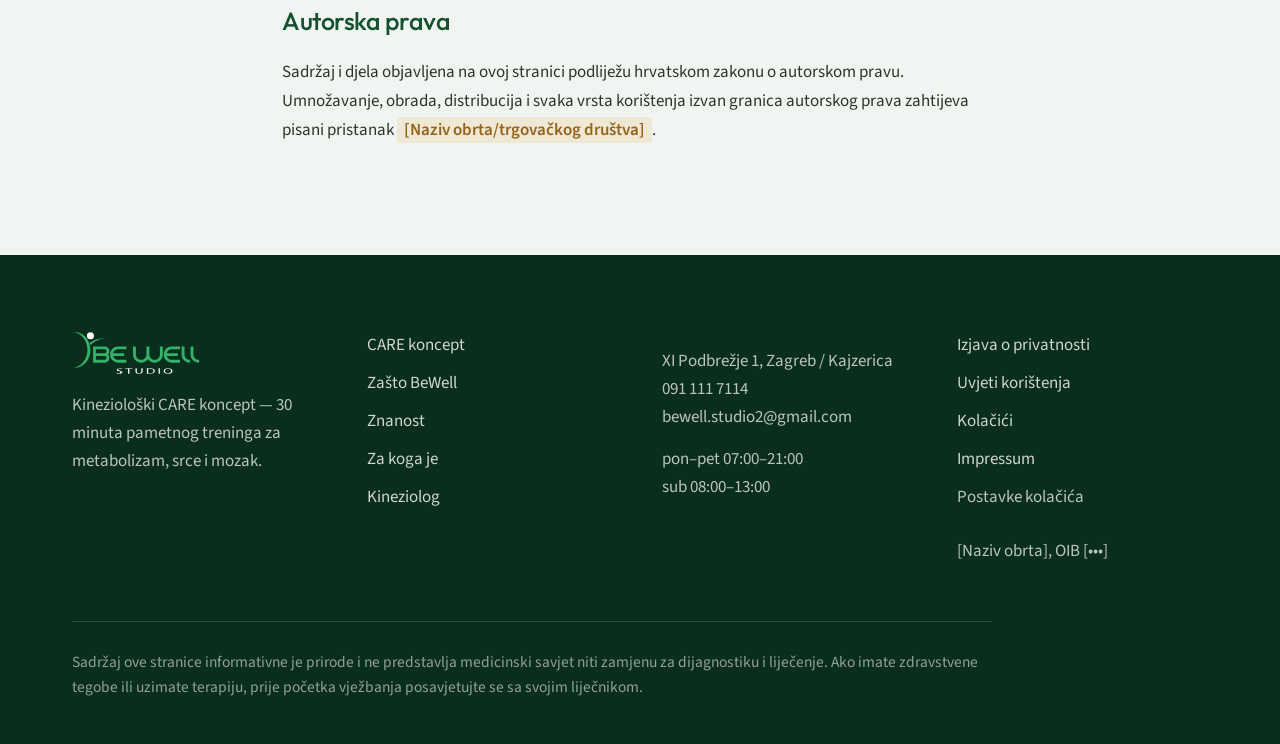
==== commit 7dbde736: "Give legal page heroes visual identity instead of a flat green bar Each page now gets a giant faint " ====
--- a/impressum.html
+++ b/impressum.html
@@ -35,11 +35,15 @@
 </nav>
 
 <section class="legal-hero">
-  <div class="container">
-    <a href="index.html" class="legal-back">← Natrag na početnu</a>
-    <p class="eyebrow" style="margin-top:22px">Pravne informacije</p>
-    <h1>Impressum</h1>
-    <p class="updated">Zadnje ažurirano: 3. rujna 2026. · Podaci se objavljuju sukladno članku 6. Zakona o elektroničkoj trgovini (NN 173/03, 67/08, 36/09, 130/11, 30/14, 32/19, 98/19)</p>
+  <div class="legal-watermark"><span>IMPRESSUM</span></div>
+  <div class="container legal-hero-inner">
+    <a href="index.html" class="legal-back" data-reveal>← Natrag na početnu</a>
+    <div class="legal-icon-badge" data-reveal>
+      <svg width="26" height="26" viewBox="0 0 24 24" fill="none" stroke="currentColor" stroke-width="1.6" stroke-linecap="round" stroke-linejoin="round"><path d="M3 21h18"></path><path d="M4.5 21V9.5L12 4l7.5 5.5V21"></path><path d="M9.5 21v-6h5v6"></path><path d="M9.5 10h.01M12 10h.01M14.5 10h.01"></path></svg>
+    </div>
+    <p class="eyebrow" style="margin-top:22px" data-reveal>Pravne informacije</p>
+    <h1 data-reveal>Impressum</h1>
+    <p class="updated" data-reveal>Zadnje ažurirano: 3. rujna 2026. · Podaci se objavljuju sukladno članku 6. Zakona o elektroničkoj trgovini (NN 173/03, 67/08, 36/09, 130/11, 30/14, 32/19, 98/19)</p>
   </div>
 </section>
 
--- a/styles.css
+++ b/styles.css
@@ -423,15 +423,23 @@
 }
 
 /* ===== Legal pages ===== */
-.legal-hero { background: var(--dark-green); color: #fff; padding: 64px 0 60px; }
+.legal-hero { position: relative; overflow: hidden; background: var(--dark-green); color: #fff; padding: 68px 0 64px; }
 body.legal-page .nav { background: rgba(255,255,255,.92); border-bottom-color: var(--border-light-2); }
 body.legal-page .nav .nav-logo .ondark { opacity: 0; }
 body.legal-page .nav .nav-logo .onlight { opacity: 1; }
 body.legal-page .nav .nav-toggle svg { stroke: var(--ink); }
 body.legal-page .nav .nav-links a:not(.pill-btn) { color: var(--ink); }
+.legal-watermark { position: absolute; inset: 0; display: flex; align-items: center; justify-content: flex-end; pointer-events: none; overflow: hidden; }
+.legal-watermark span { font-family: var(--font-heading); font-size: min(20vw,260px); line-height: 1; letter-spacing: .02em; color: rgba(255,255,255,.045); white-space: nowrap; transform: translateX(6%); }
+.legal-hero-inner { position: relative; }
+.legal-icon-badge {
+  margin-top: 26px; width: 60px; height: 60px; border-radius: 50%; flex: none;
+  border: 1.5px solid rgba(159,224,187,.32); background: rgba(255,255,255,.05);
+  display: flex; align-items: center; justify-content: center; color: var(--pale-green);
+}
 .legal-hero .eyebrow { color: var(--pale-green); }
 .legal-hero h1 { margin-top: 18px; font-size: clamp(32px,4vw,48px); line-height: 1.15; color: #fff; max-width: 18em; }
-.legal-hero .updated { margin-top: 18px; font-size: 15px; color: var(--white-70); }
+.legal-hero .updated { margin-top: 18px; font-size: 15px; color: var(--white-70); max-width: 46em; }
 .legal-content { max-width: 780px; padding: 72px 32px 110px; margin: 0 auto; }
 .legal-content h2 { margin-top: 52px; font-size: 25px; color: var(--dark-green); }
 .legal-content h2:first-child { margin-top: 0; }
@@ -445,7 +453,7 @@
 .legal-content .table-wrap { overflow-x: auto; }
 .legal-content a { font-weight: 600; }
 .legal-placeholder { color: var(--amber-label); background: rgba(217,148,43,.14); padding: 1px 7px; border-radius: 3px; font-weight: 600; }
-.legal-back { display: inline-flex; align-items: center; gap: 8px; font-size: 15px; font-weight: 600; color: var(--pale-green); text-decoration: none; }
+.legal-back { display: inline-flex; align-items: center; gap: 8px; font-family: var(--font-mono); font-size: 12.5px; letter-spacing: .12em; text-transform: uppercase; color: var(--pale-green); text-decoration: none; }
 .legal-back:hover { color: #fff; }
 .legal-list-plain { list-style: none; padding-left: 0 !important; }
 .legal-list-plain li { padding-left: 22px; position: relative; }
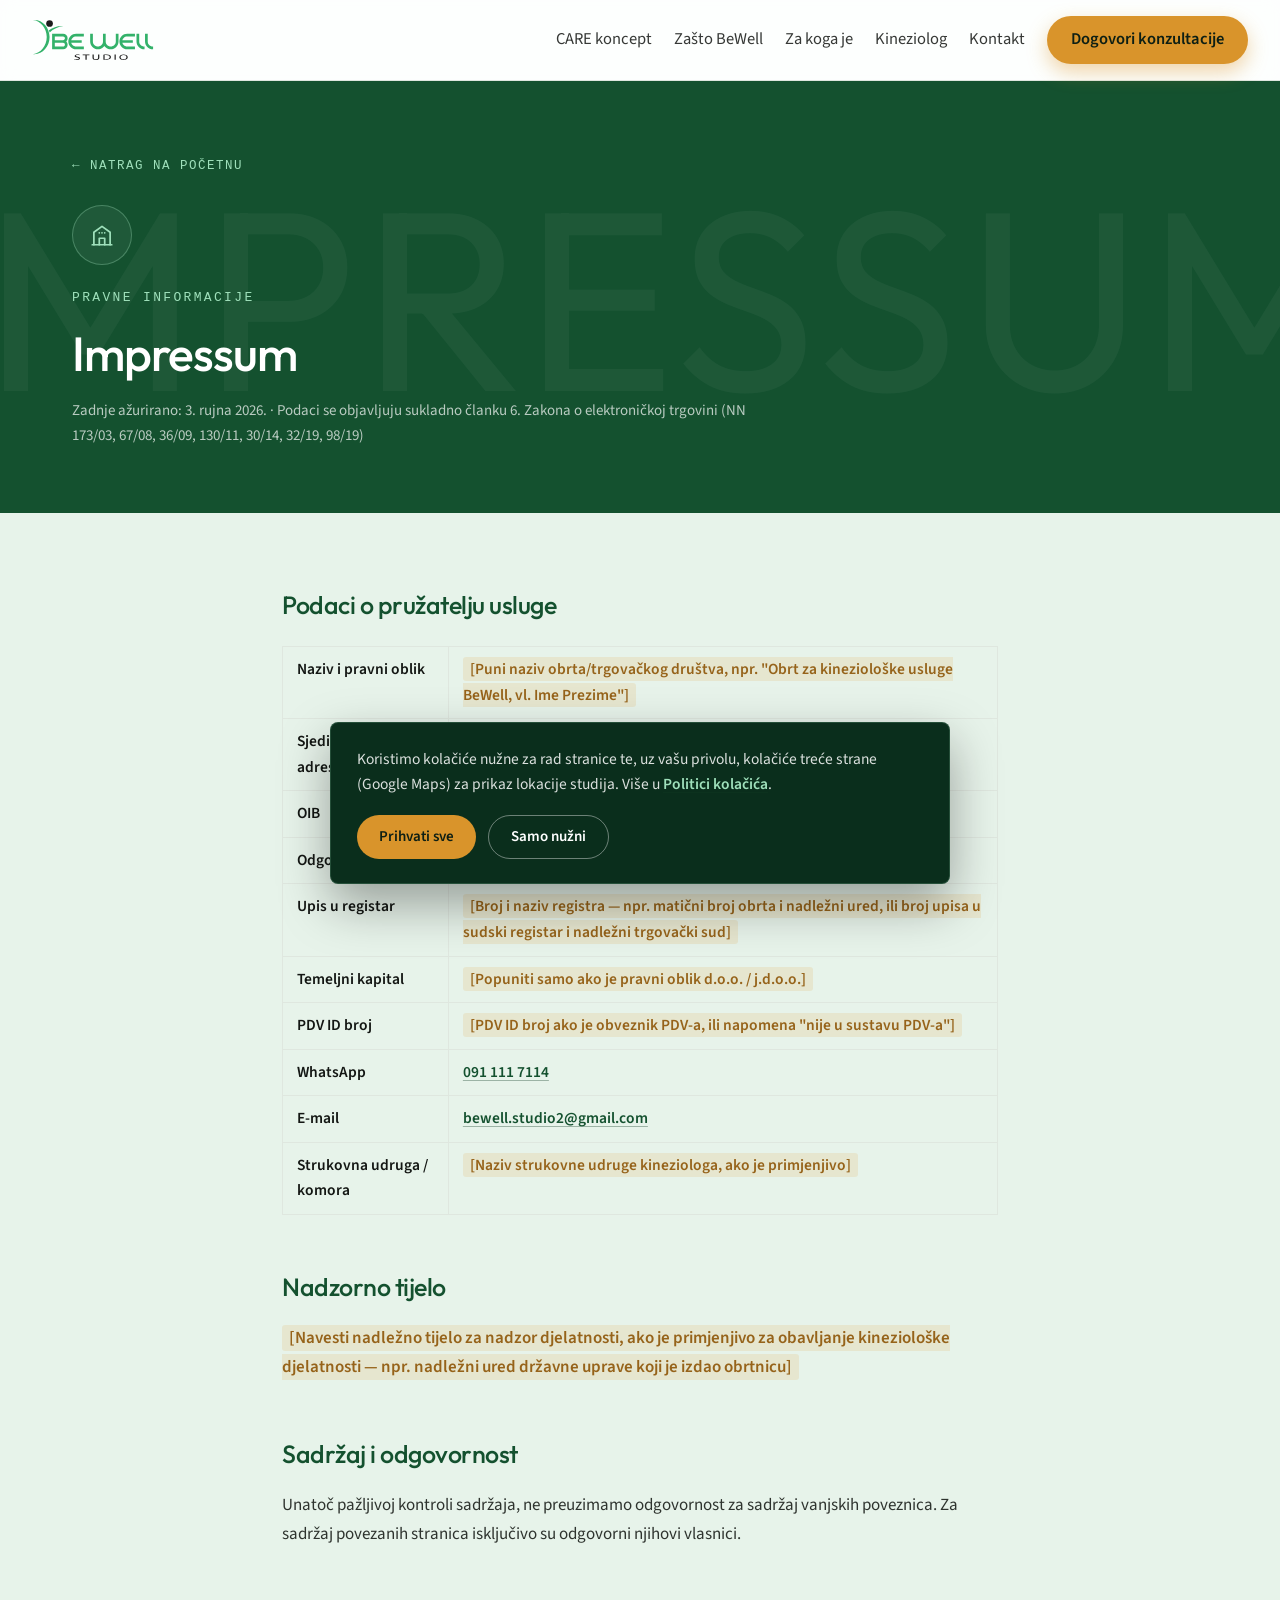
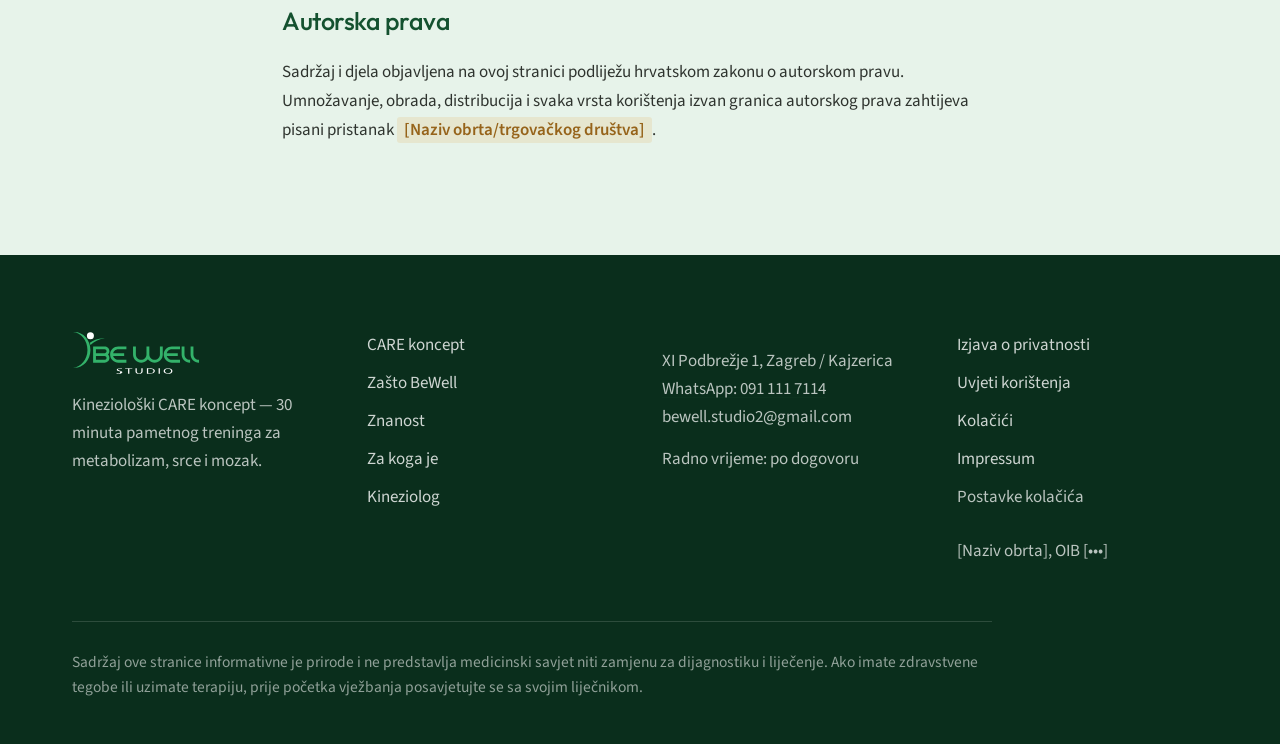
==== commit 52eb2edd: "Sync legal pages' nav/footer/body with homepage contact & copy changes The four legal pages (privatn" ====
--- a/impressum.html
+++ b/impressum.html
@@ -29,7 +29,7 @@
       <a href="index.html#za-koga">Za koga je</a>
       <a href="index.html#kineziolog">Kineziolog</a>
       <a href="index.html#kontakt">Kontakt</a>
-      <a href="index.html#rezervacija" class="pill-btn">Dogovori besplatnu procjenu</a>
+      <a href="index.html#rezervacija" class="pill-btn">Dogovori konzultacije</a>
     </div>
   </div>
 </nav>
@@ -60,7 +60,7 @@
       <tr><th>Upis u registar</th><td><span class="legal-placeholder">[Broj i naziv registra — npr. matični broj obrta i nadležni ured, ili broj upisa u sudski registar i nadležni trgovački sud]</span></td></tr>
       <tr><th>Temeljni kapital</th><td><span class="legal-placeholder">[Popuniti samo ako je pravni oblik d.o.o. / j.d.o.o.]</span></td></tr>
       <tr><th>PDV ID broj</th><td><span class="legal-placeholder">[PDV ID broj ako je obveznik PDV-a, ili napomena "nije u sustavu PDV-a"]</span></td></tr>
-      <tr><th>Telefon</th><td><a href="tel:+385911117114">091 111 7114</a></td></tr>
+      <tr><th>WhatsApp</th><td><a href="https://wa.me/385911117114" target="_blank" rel="noopener">091 111 7114</a></td></tr>
       <tr><th>E-mail</th><td><a href="mailto:bewell.studio2@gmail.com">bewell.studio2@gmail.com</a></td></tr>
       <tr><th>Strukovna udruga / komora</th><td><span class="legal-placeholder">[Naziv strukovne udruge kineziologa, ako je primjenjivo]</span></td></tr>
     </tbody>
@@ -93,8 +93,8 @@
         <a href="index.html#kineziolog">Kineziolog</a>
       </div>
       <div style="font-size:17px">
-        <p>XI Podbrežje 1, Zagreb / Kajzerica<br>091 111 7114<br>bewell.studio2@gmail.com</p>
-        <p style="margin-top:14px">pon–pet 07:00–21:00<br>sub 08:00–13:00</p>
+        <p>XI Podbrežje 1, Zagreb / Kajzerica<br><a href="https://wa.me/385911117114" target="_blank" rel="noopener" style="color:inherit">WhatsApp: 091 111 7114</a><br>bewell.studio2@gmail.com</p>
+        <p style="margin-top:14px">Radno vrijeme: po dogovoru</p>
       </div>
       <div class="footer-links">
         <a href="privatnost.html">Izjava o privatnosti</a>
--- a/styles.css
+++ b/styles.css
@@ -3,7 +3,7 @@
   --dark-green: #14512F;
   --darker-green: #0A2E1C;
   --hero-green: #071D12;
-  --light-bg: #F1F5F1;
+  --light-bg: #E7F3EA;
   --bright-green: #33B26A;
   --pale-green: #9FE0BB;
   --muted-fill: rgba(51,178,106,.3);
@@ -174,6 +174,7 @@
 .pillar-icon svg { position: absolute; inset: 0; width: 100%; height: 100%; }
 .pillar-card h3 { position: relative; margin-top: 24px; font-size: 29px; line-height: 1.2; color: var(--dark-green); }
 .pillar-card p { position: relative; margin-top: 16px; font-size: 17.5px; color: var(--muted-2); }
+.pillar-card p + p { margin-top: 10px; }
 .pillar-more { margin-top: 44px; font-size: 18px; }
 .pillar-more a { font-weight: 600; }
 
@@ -250,6 +251,26 @@
 .care-lede p { margin-top: 28px; font-size: 19.5px; color: var(--white-82); }
 .care-lede p + p { margin-top: 20px; }
 
+.care-combo-badges { margin-top: 24px; display: flex; align-items: center; gap: 14px; flex-wrap: wrap; }
+.combo-badge { display: inline-flex; align-items: center; padding: 10px 22px; border-radius: 999px; background: rgba(255,255,255,.07); border: 1px solid rgba(159,224,187,.32); color: #fff; font-weight: 600; font-size: 15.5px; }
+.combo-plus { font-family: var(--font-heading); font-size: 22px; color: var(--pale-green); }
+
+.care-more-toggle {
+  margin-top: 32px; display: inline-flex; align-items: center; gap: 12px; min-height: 48px; padding: 0 26px;
+  border-radius: 999px; border: 1.5px solid rgba(255,255,255,.35); background: transparent; color: #fff;
+  font-size: 17px; font-weight: 600; cursor: pointer; font-family: inherit; transition: background .2s ease, border-color .2s ease;
+}
+.care-more-toggle:hover { background: rgba(255,255,255,.1); border-color: #fff; }
+.care-more-detail { display: none; margin-top: 36px; max-width: 720px; padding-top: 32px; border-top: 1px solid rgba(159,224,187,.22); }
+.care-more-detail.open { display: block; }
+.care-more-detail h3 { font-size: 24px; color: #fff; }
+.care-more-detail p { margin-top: 14px; font-size: 18px; color: rgba(255,255,255,.82); }
+.care-more-detail p + p { margin-top: 10px; }
+.care-more-detail ul { margin-top: 18px; padding-left: 0; list-style: none; }
+.care-more-detail li { margin-top: 9px; font-size: 18px; color: #fff; font-weight: 500; }
+
+.care-callout { margin-top: 20px !important; padding: 20px 24px; border-radius: 4px; background: rgba(51,178,106,.1); border-left: 3px solid var(--bright-green); font-size: 18px !important; line-height: 1.6; color: #fff !important; font-weight: 500; }
+
 .data-card { margin-top: 56px; padding: 34px 36px; border: 1px solid rgba(159,224,187,.28); border-radius: 4px; max-width: 820px; }
 .data-card .eyebrow { color: var(--pale-green); font-size: 12.5px; letter-spacing: .16em; }
 .data-card .stat-line { margin-top: 14px; font-family: var(--font-heading); font-size: 31px; line-height: 1.25; }
@@ -318,15 +339,22 @@
 .care-cta { margin-top: 56px; }
 
 /* ===== Znanost ===== */
-.znanost-cards { margin-top: 52px; display: grid; grid-template-columns: repeat(auto-fit,minmax(280px,1fr)); gap: 24px; max-width: 900px; }
-.znanost-card { padding: 30px 30px 34px; background: var(--light-bg); border-radius: 4px; }
+.znanost-cards { margin-top: 52px; display: grid; grid-template-columns: repeat(auto-fit,minmax(280px,1fr)); gap: 24px; }
+.znanost-card { container-type: inline-size; padding: 30px 30px 34px; background: var(--light-bg); border-radius: 4px; }
 .znanost-card.dark { background: var(--dark-green); color: #fff; }
 .znanost-card .label { font-family: var(--font-mono); font-size: 12.5px; letter-spacing: .14em; text-transform: uppercase; color: var(--muted-3); }
 .znanost-card.dark .label { color: var(--pale-green); }
-.znanost-card svg.brain { display: block; width: 100%; max-width: 121px; height: auto; margin: 16px 0 8px; }
-.znanost-card svg.line { display: block; width: 100%; height: auto; margin: 0 0 18px; }
+.znanost-visual { display: flex; flex-direction: column; align-items: flex-start; gap: 8px; margin: 16px 0 18px; }
+.znanost-card svg.brain { display: block; flex: none; width: 100%; max-width: 121px; height: auto; }
+.znanost-card svg.line { display: block; width: 100%; height: auto; }
 .znanost-card .caption { margin-top: 0; font-size: 17px; color: var(--muted-2); }
 .znanost-card.dark .caption { color: var(--white-82); }
+
+@container (min-width: 480px) {
+  .znanost-visual { flex-direction: row; align-items: center; gap: 32px; margin: 20px 0 22px; }
+  .znanost-card svg.brain { width: 132px; max-width: 132px; }
+  .znanost-card svg.line { flex: 1; width: auto; min-width: 0; }
+}
 .znanost-footnote { margin-top: 14px; font-family: var(--font-mono); font-size: 12px; letter-spacing: .1em; color: var(--muted-3); }
 
 .science-toggle {
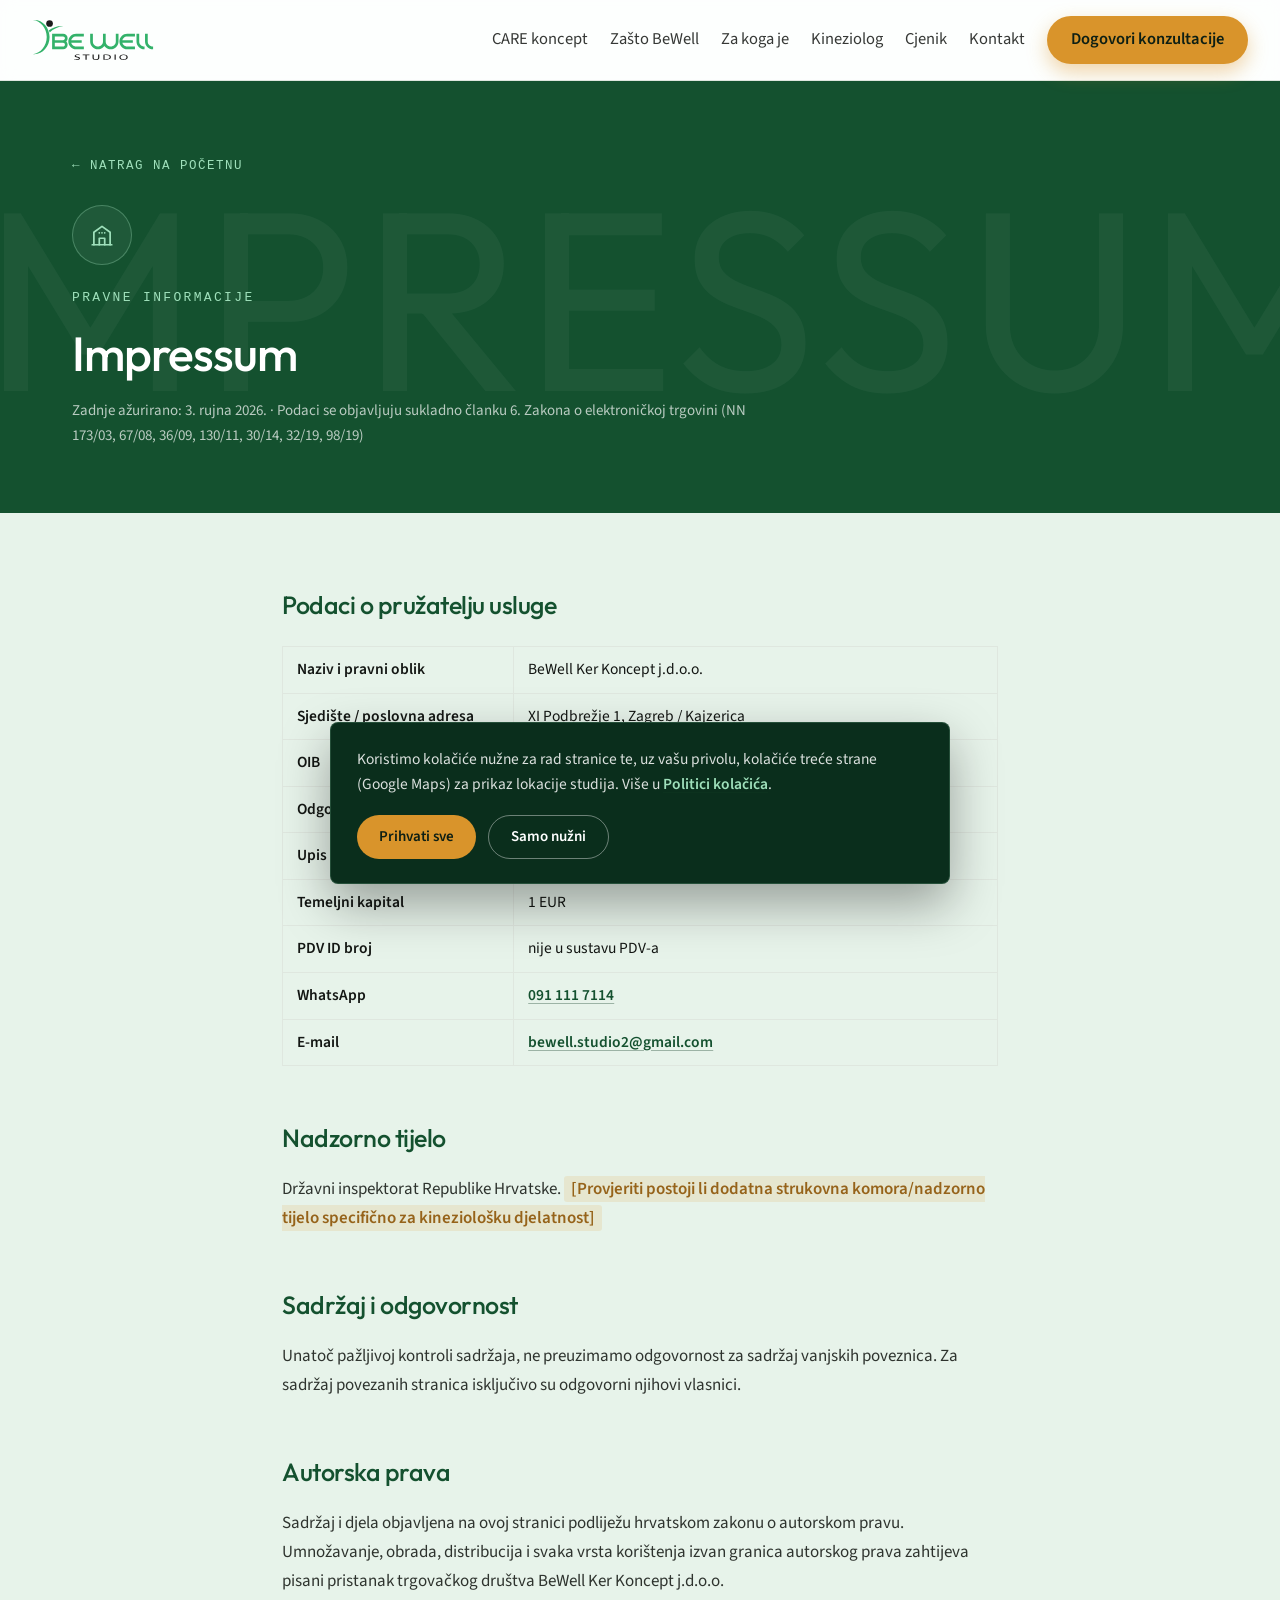
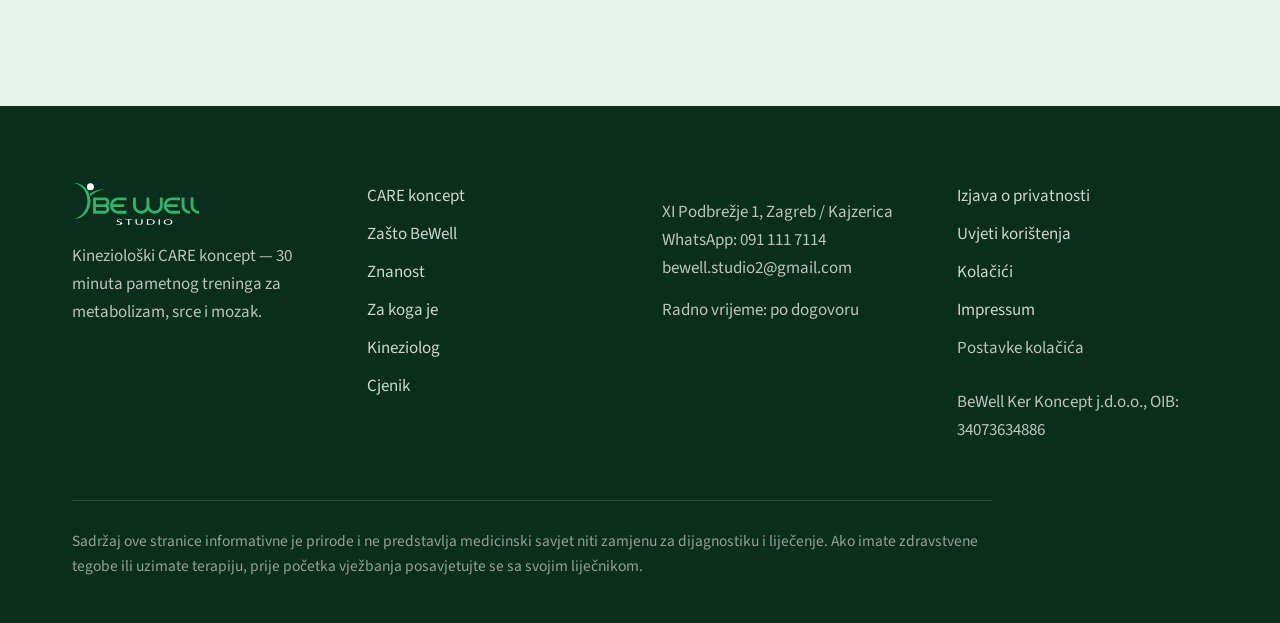
==== commit cf060126: "Fill in real business details and add a pricing section Per Miroslav's email with the finalized comp" ====
--- a/impressum.html
+++ b/impressum.html
@@ -28,6 +28,7 @@
       <a href="index.html#zasto">Zašto BeWell</a>
       <a href="index.html#za-koga">Za koga je</a>
       <a href="index.html#kineziolog">Kineziolog</a>
+      <a href="index.html#cjenik">Cjenik</a>
       <a href="index.html#kontakt">Kontakt</a>
       <a href="index.html#rezervacija" class="pill-btn">Dogovori konzultacije</a>
     </div>
@@ -53,28 +54,27 @@
   <div class="table-wrap">
   <table>
     <tbody>
-      <tr><th>Naziv i pravni oblik</th><td><span class="legal-placeholder">[Puni naziv obrta/trgovačkog društva, npr. "Obrt za kineziološke usluge BeWell, vl. Ime Prezime"]</span></td></tr>
+      <tr><th>Naziv i pravni oblik</th><td>BeWell Ker Koncept j.d.o.o.</td></tr>
       <tr><th>Sjedište / poslovna adresa</th><td>XI Podbrežje 1, Zagreb / Kajzerica</td></tr>
-      <tr><th>OIB</th><td><span class="legal-placeholder">[OIB]</span></td></tr>
-      <tr><th>Odgovorna osoba</th><td><span class="legal-placeholder">[Ime i prezime vlasnika/odgovorne osobe]</span></td></tr>
-      <tr><th>Upis u registar</th><td><span class="legal-placeholder">[Broj i naziv registra — npr. matični broj obrta i nadležni ured, ili broj upisa u sudski registar i nadležni trgovački sud]</span></td></tr>
-      <tr><th>Temeljni kapital</th><td><span class="legal-placeholder">[Popuniti samo ako je pravni oblik d.o.o. / j.d.o.o.]</span></td></tr>
-      <tr><th>PDV ID broj</th><td><span class="legal-placeholder">[PDV ID broj ako je obveznik PDV-a, ili napomena "nije u sustavu PDV-a"]</span></td></tr>
+      <tr><th>OIB</th><td>34073634886</td></tr>
+      <tr><th>Odgovorna osoba</th><td>Miroslav Tikvicki</td></tr>
+      <tr><th>Upis u registar</th><td>Upisano u Trgovačkom sudu u Zagrebu, matični broj 05438624</td></tr>
+      <tr><th>Temeljni kapital</th><td>1 EUR</td></tr>
+      <tr><th>PDV ID broj</th><td>nije u sustavu PDV-a</td></tr>
       <tr><th>WhatsApp</th><td><a href="https://wa.me/385911117114" target="_blank" rel="noopener">091 111 7114</a></td></tr>
       <tr><th>E-mail</th><td><a href="mailto:bewell.studio2@gmail.com">bewell.studio2@gmail.com</a></td></tr>
-      <tr><th>Strukovna udruga / komora</th><td><span class="legal-placeholder">[Naziv strukovne udruge kineziologa, ako je primjenjivo]</span></td></tr>
     </tbody>
   </table>
   </div>
 
   <h2>Nadzorno tijelo</h2>
-  <p><span class="legal-placeholder">[Navesti nadležno tijelo za nadzor djelatnosti, ako je primjenjivo za obavljanje kineziološke djelatnosti — npr. nadležni ured državne uprave koji je izdao obrtnicu]</span></p>
+  <p>Državni inspektorat Republike Hrvatske. <span class="legal-placeholder">[Provjeriti postoji li dodatna strukovna komora/nadzorno tijelo specifično za kineziološku djelatnost]</span></p>
 
   <h2>Sadržaj i odgovornost</h2>
   <p>Unatoč pažljivoj kontroli sadržaja, ne preuzimamo odgovornost za sadržaj vanjskih poveznica. Za sadržaj povezanih stranica isključivo su odgovorni njihovi vlasnici.</p>
 
   <h2>Autorska prava</h2>
-  <p>Sadržaj i djela objavljena na ovoj stranici podliježu hrvatskom zakonu o autorskom pravu. Umnožavanje, obrada, distribucija i svaka vrsta korištenja izvan granica autorskog prava zahtijeva pisani pristanak <span class="legal-placeholder">[Naziv obrta/trgovačkog društva]</span>.</p>
+  <p>Sadržaj i djela objavljena na ovoj stranici podliježu hrvatskom zakonu o autorskom pravu. Umnožavanje, obrada, distribucija i svaka vrsta korištenja izvan granica autorskog prava zahtijeva pisani pristanak trgovačkog društva BeWell Ker Koncept j.d.o.o.</p>
 
 </div>
 
@@ -91,6 +91,7 @@
         <a href="index.html#znanost">Znanost</a>
         <a href="index.html#za-koga">Za koga je</a>
         <a href="index.html#kineziolog">Kineziolog</a>
+      <a href="index.html#cjenik">Cjenik</a>
       </div>
       <div style="font-size:17px">
         <p>XI Podbrežje 1, Zagreb / Kajzerica<br><a href="https://wa.me/385911117114" target="_blank" rel="noopener" style="color:inherit">WhatsApp: 091 111 7114</a><br>bewell.studio2@gmail.com</p>
@@ -102,7 +103,7 @@
         <a href="kolacici.html">Kolačići</a>
         <a href="impressum.html">Impressum</a>
         <button type="button" class="cookie-settings-btn" onclick="window.reopenCookieSettings && window.reopenCookieSettings()">Postavke kolačića</button>
-        <p class="footer-oib">[Naziv obrta], OIB [•••]</p>
+        <p class="footer-oib">BeWell Ker Koncept j.d.o.o., OIB: 34073634886</p>
       </div>
     </div>
     <p class="footer-legal">Sadržaj ove stranice informativne je prirode i ne predstavlja medicinski savjet niti zamjenu za dijagnostiku i liječenje. Ako imate zdravstvene tegobe ili uzimate terapiju, prije početka vježbanja posavjetujte se sa svojim liječnikom.</p>
--- a/styles.css
+++ b/styles.css
@@ -269,6 +269,20 @@
 .care-more-detail ul { margin-top: 18px; padding-left: 0; list-style: none; }
 .care-more-detail li { margin-top: 9px; font-size: 18px; color: #fff; font-weight: 500; }
 
+.care-more-questions { margin-top: 28px !important; display: flex; flex-direction: column; gap: 12px; }
+.care-more-questions li {
+  margin-top: 0; padding-left: 32px; position: relative;
+  font-family: var(--font-heading); font-size: clamp(19px,2.4vw,25px); font-weight: 500; line-height: 1.3;
+  color: var(--pale-green);
+}
+.care-more-questions li::before { content: "→"; position: absolute; left: 0; color: var(--bright-green); }
+.care-more-answer {
+  margin-top: 30px !important; padding-top: 24px; border-top: 1px solid rgba(159,224,187,.22);
+  font-family: var(--font-heading) !important; font-size: clamp(22px,2.8vw,29px) !important;
+  font-weight: 500; line-height: 1.3; color: #fff !important;
+}
+.care-more-answer .accent { color: var(--pale-green); }
+
 .care-callout { margin-top: 20px !important; padding: 20px 24px; border-radius: 4px; background: rgba(51,178,106,.1); border-left: 3px solid var(--bright-green); font-size: 18px !important; line-height: 1.6; color: #fff !important; font-weight: 500; }
 
 .data-card { margin-top: 56px; padding: 34px 36px; border: 1px solid rgba(159,224,187,.28); border-radius: 4px; max-width: 820px; }
@@ -390,9 +404,29 @@
 /* ===== Kineziolog ===== */
 .kineziolog-name { margin-top: 26px; font-size: 21px; font-weight: 600; color: var(--dark-green); }
 .kineziolog-bio { margin-top: 14px; font-size: 19px; color: var(--ink-2); }
+.kineziolog-bio + .kineziolog-bio { margin-top: 12px; }
 .kineziolog-bio .note { color: var(--muted-3); font-size: 16px; }
 .badges { margin-top: 32px; display: flex; flex-wrap: wrap; gap: 10px; }
 .badges span { padding: 9px 18px; border-radius: 999px; border: 1px solid var(--border-dashed); font-size: 16px; color: var(--ink-2); }
+
+/* ===== Cjenik ===== */
+.price-standalone {
+  margin-top: 56px; padding: 30px 34px; display: flex; align-items: center; justify-content: space-between;
+  gap: 24px; flex-wrap: wrap; background: var(--light-bg); border-radius: 4px;
+}
+.price-standalone h3 { font-size: 23px; color: var(--dark-green); }
+.price-standalone p { margin-top: 8px; font-size: 16.5px; color: var(--muted-2); max-width: 46em; }
+.price-tag { margin-top: 0 !important; font-family: var(--font-heading); font-size: 34px !important; color: var(--dark-green) !important; font-weight: 500; flex: none; }
+.price-group-label { margin-top: 44px; font-size: 19px; font-weight: 600; color: var(--dark-green); }
+.price-grid { margin-top: 24px; display: grid; grid-template-columns: repeat(auto-fit,minmax(300px,1fr)); gap: 24px; }
+.price-card { padding: 32px 32px 8px; background: var(--light-bg); border-radius: 4px; }
+.price-card-label { font-family: var(--font-heading); font-size: 22px; color: var(--dark-green); }
+.price-list { margin-top: 20px; padding-left: 0; list-style: none; }
+.price-list li { display: flex; align-items: baseline; justify-content: space-between; gap: 14px; padding: 16px 0; border-top: 1px solid var(--border-light); font-size: 16.5px; color: var(--ink-2); }
+.price-list .price { flex: none; font-family: var(--font-heading); font-size: 19px; color: var(--dark-green); font-weight: 500; }
+.price-footnote { margin-top: 20px; font-size: 15px; color: var(--muted-1); max-width: 60em; }
+.price-anchor-note { color: var(--muted-3); }
+.price-cta { margin-top: 40px; }
 
 /* ===== Rezervacija CTA ===== */
 .cta-section { padding: 112px 0; background: var(--dark-green); color: #fff; text-align: center; }
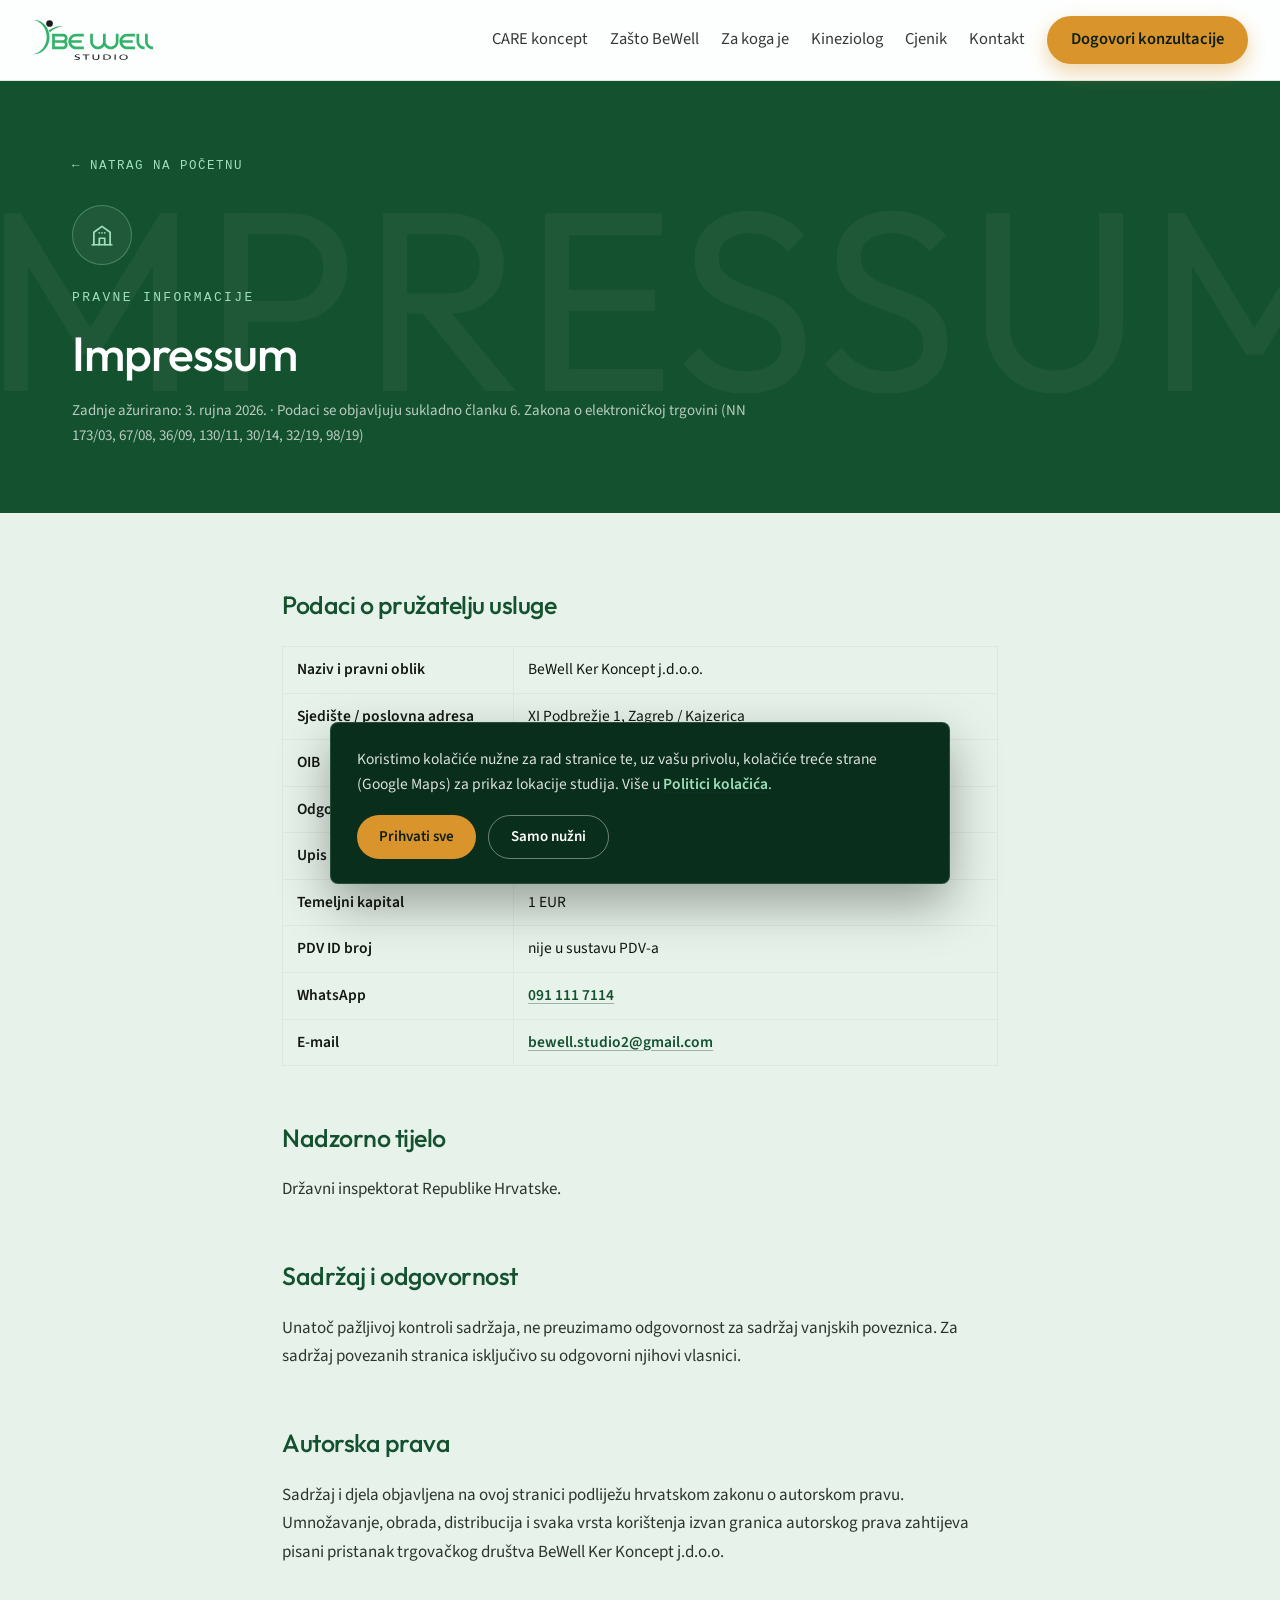
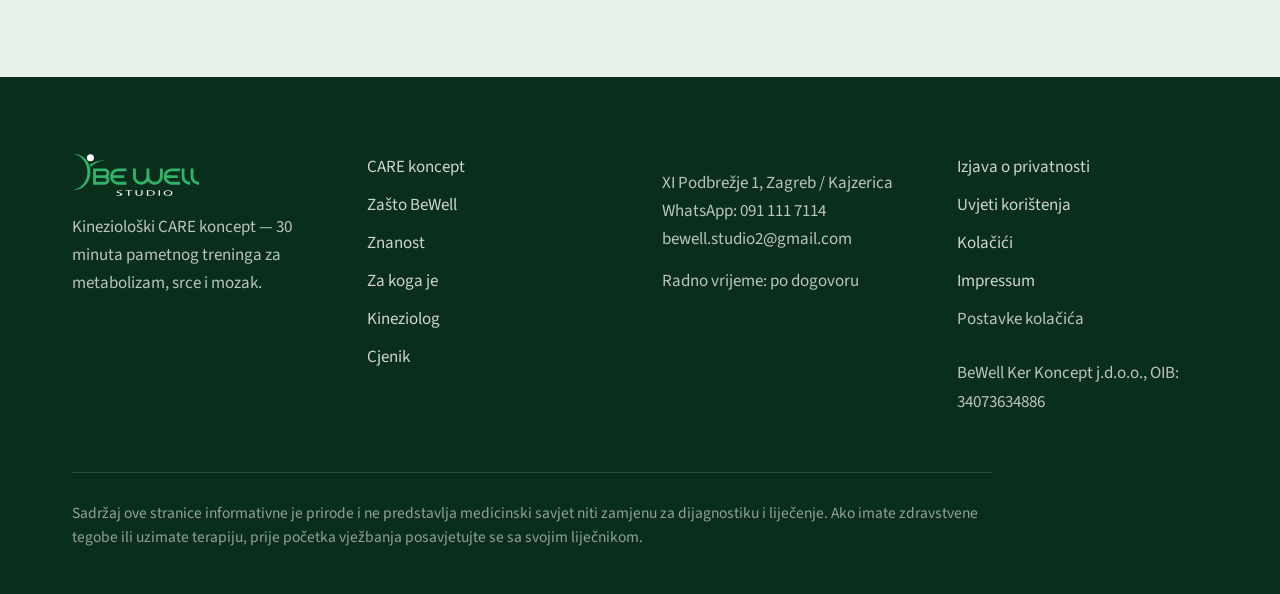
==== commit c66351ba: "Drop the kinesiology-body confirmation note from Impressum Client confirmed no further supervisory b" ====
--- a/impressum.html
+++ b/impressum.html
@@ -68,7 +68,7 @@
   </div>
 
   <h2>Nadzorno tijelo</h2>
-  <p>Državni inspektorat Republike Hrvatske. <span class="legal-placeholder">[Provjeriti postoji li dodatna strukovna komora/nadzorno tijelo specifično za kineziološku djelatnost]</span></p>
+  <p>Državni inspektorat Republike Hrvatske.</p>
 
   <h2>Sadržaj i odgovornost</h2>
   <p>Unatoč pažljivoj kontroli sadržaja, ne preuzimamo odgovornost za sadržaj vanjskih poveznica. Za sadržaj povezanih stranica isključivo su odgovorni njihovi vlasnici.</p>
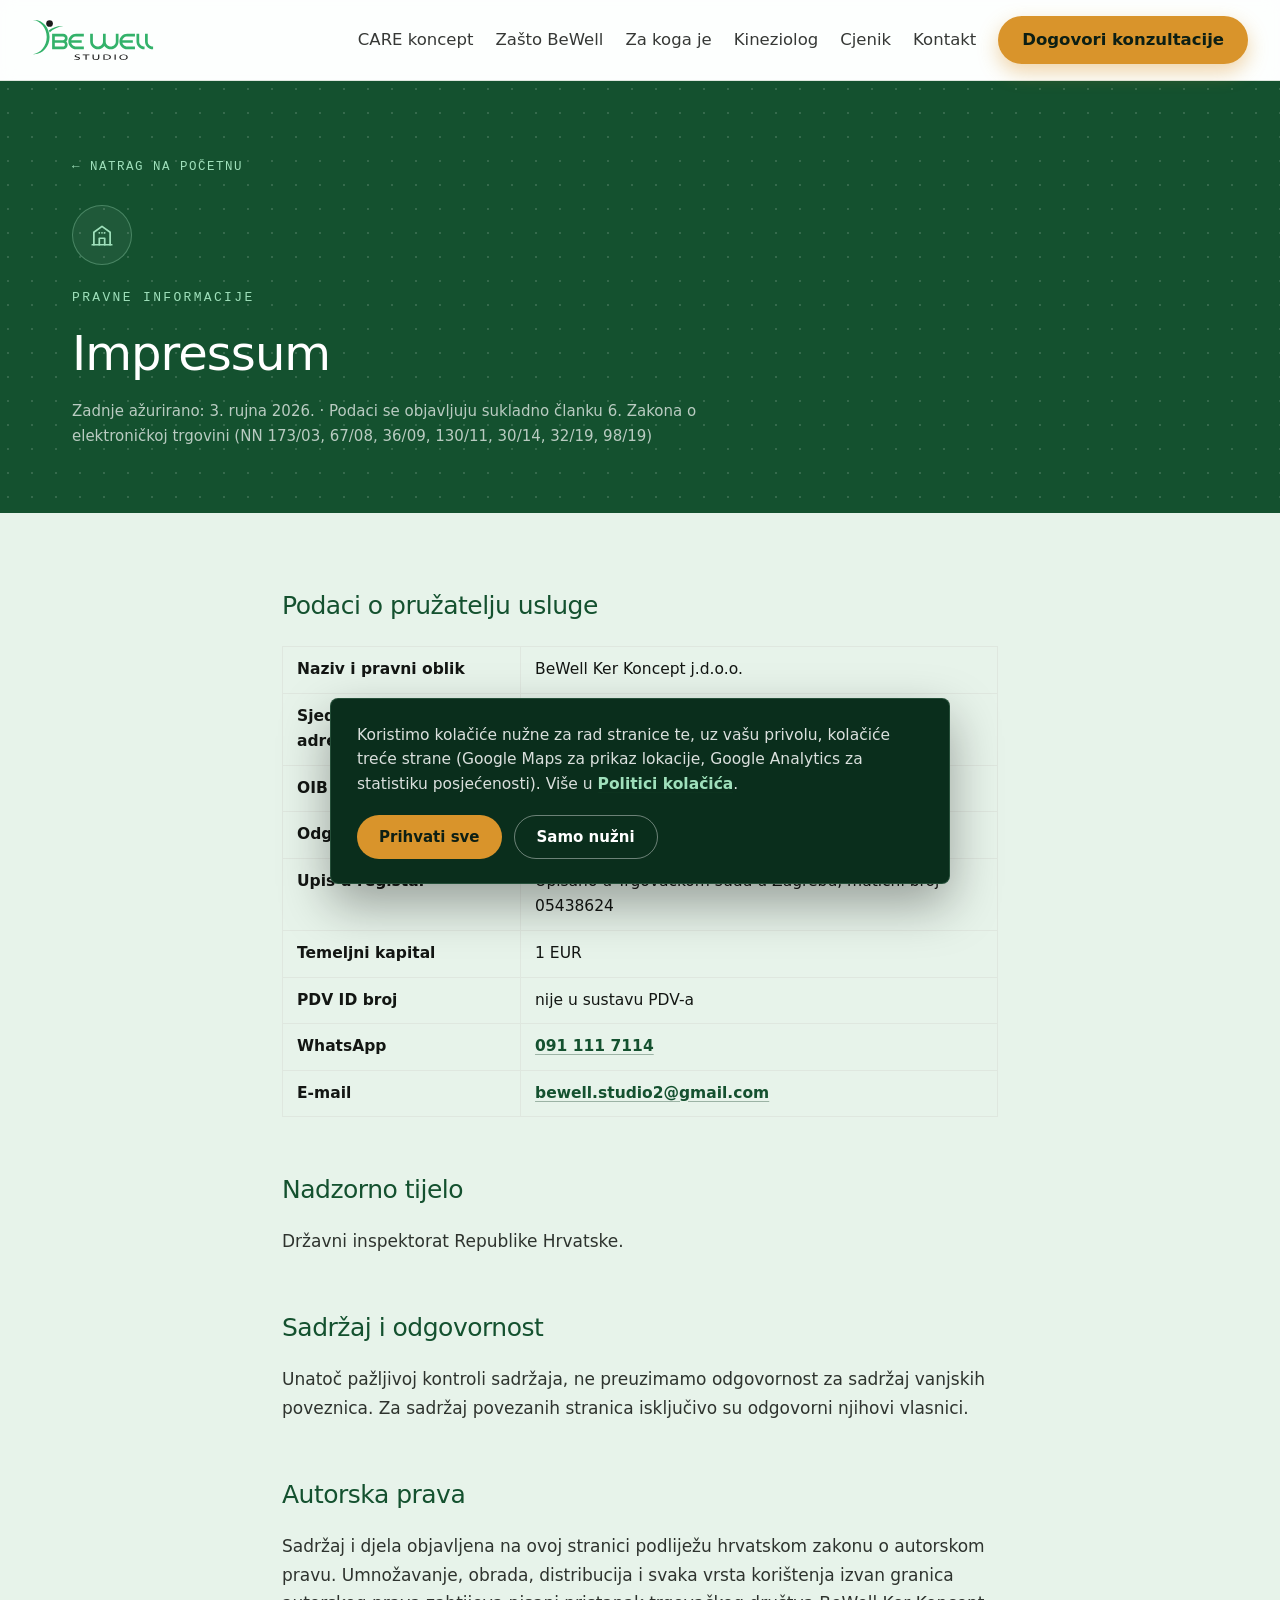
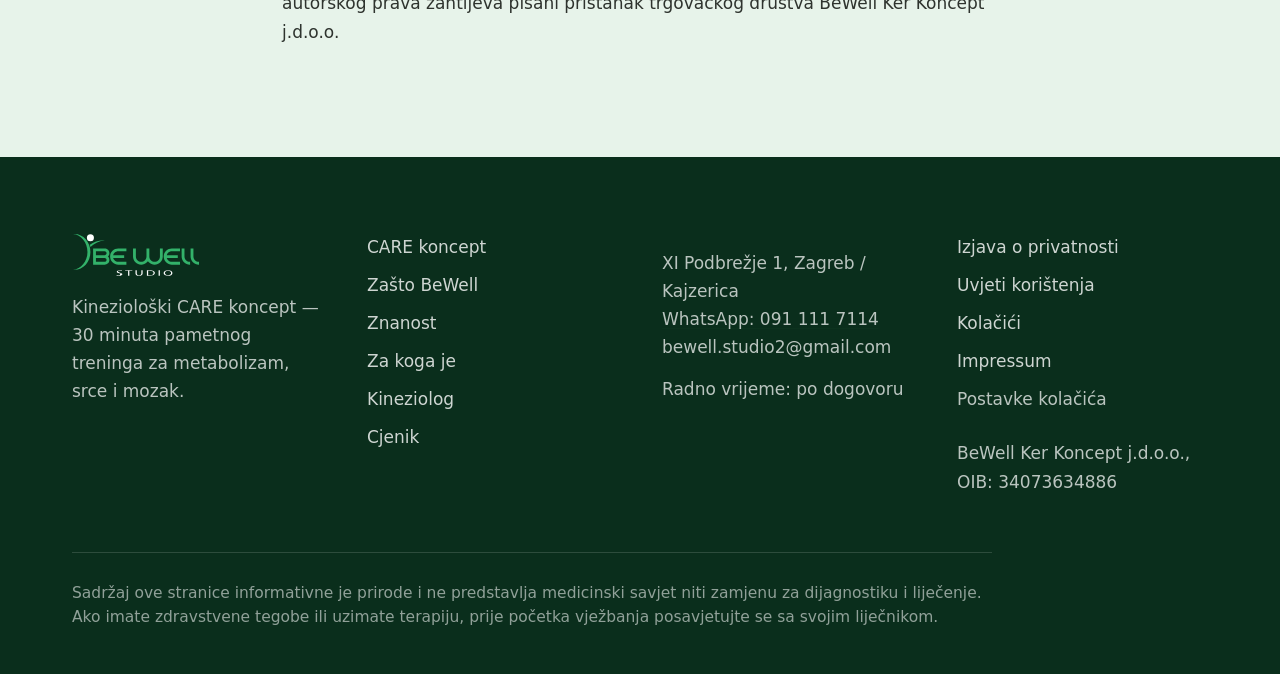
==== commit 115fe2ea: "Self-host web fonts, add SEO meta tags and dot-grid legal header Serves Outfit/Source Sans 3 from ou" ====
--- a/impressum.html
+++ b/impressum.html
@@ -5,9 +5,21 @@
 <meta name="viewport" content="width=device-width, initial-scale=1">
 <title>Impressum | BeWell Studio</title>
 <meta name="description" content="Impressum — podaci o BeWell studiju sukladno Zakonu o elektroničkoj trgovini.">
-<link rel="preconnect" href="https://fonts.googleapis.com">
-<link rel="preconnect" href="https://fonts.gstatic.com" crossorigin>
-<link href="https://fonts.googleapis.com/css2?family=Outfit:wght@200..700&family=Source+Sans+3:ital,wght@0,300;0,400;0,500;0,600;0,700;1,400&display=swap" rel="stylesheet">
+<link rel="canonical" href="https://bewellstudio.eu/impressum.html">
+<meta property="og:type" content="website">
+<meta property="og:locale" content="hr_HR">
+<meta property="og:site_name" content="BeWell Studio">
+<meta property="og:title" content="Impressum | BeWell Studio">
+<meta property="og:description" content="Impressum — podaci o BeWell studiju sukladno Zakonu o elektroničkoj trgovini.">
+<meta property="og:url" content="https://bewellstudio.eu/impressum.html">
+<meta property="og:image" content="https://bewellstudio.eu/assets/hero.webp">
+<meta name="twitter:card" content="summary_large_image">
+<meta name="twitter:title" content="Impressum | BeWell Studio">
+<meta name="twitter:description" content="Impressum — podaci o BeWell studiju sukladno Zakonu o elektroničkoj trgovini.">
+<meta name="twitter:image" content="https://bewellstudio.eu/assets/hero.webp">
+<link rel="icon" href="assets/favicon.svg" type="image/svg+xml">
+<link rel="icon" href="assets/favicon-32.png" sizes="32x32" type="image/png">
+<link rel="apple-touch-icon" href="assets/apple-touch-icon.png">
 <link rel="stylesheet" href="styles.css">
 </head>
 <body class="legal-page">
@@ -36,7 +48,6 @@
 </nav>
 
 <section class="legal-hero">
-  <div class="legal-watermark"><span>IMPRESSUM</span></div>
   <div class="container legal-hero-inner">
     <a href="index.html" class="legal-back" data-reveal>← Natrag na početnu</a>
     <div class="legal-icon-badge" data-reveal>
--- a/styles.css
+++ b/styles.css
@@ -1,3 +1,53 @@
+/* ===== Self-hosted fonts (no third-party request to Google Fonts) ===== */
+@font-face {
+  font-family: 'Outfit';
+  font-style: normal;
+  font-weight: 200 700;
+  font-display: swap;
+  src: url('assets/fonts/outfit-latin-ext.woff2') format('woff2');
+  unicode-range: U+0100-02BA, U+02BD-02C5, U+02C7-02CC, U+02CE-02D7, U+02DD-02FF, U+0304, U+0308, U+0329, U+1D00-1DBF, U+1E00-1E9F, U+1EF2-1EFF, U+2020, U+20A0-20AB, U+20AD-20C0, U+2113, U+2C60-2C7F, U+A720-A7FF;
+}
+@font-face {
+  font-family: 'Outfit';
+  font-style: normal;
+  font-weight: 200 700;
+  font-display: swap;
+  src: url('assets/fonts/outfit-latin.woff2') format('woff2');
+  unicode-range: U+0000-00FF, U+0131, U+0152-0153, U+02BB-02BC, U+02C6, U+02DA, U+02DC, U+0304, U+0308, U+0329, U+2000-206F, U+20AC, U+2122, U+2191, U+2193, U+2212, U+2215, U+FEFF, U+FFFD;
+}
+@font-face {
+  font-family: 'Source Sans 3';
+  font-style: italic;
+  font-weight: 300 700;
+  font-display: swap;
+  src: url('assets/fonts/source-sans-3-italic-latin-ext.woff2') format('woff2');
+  unicode-range: U+0100-02BA, U+02BD-02C5, U+02C7-02CC, U+02CE-02D7, U+02DD-02FF, U+0304, U+0308, U+0329, U+1D00-1DBF, U+1E00-1E9F, U+1EF2-1EFF, U+2020, U+20A0-20AB, U+20AD-20C0, U+2113, U+2C60-2C7F, U+A720-A7FF;
+}
+@font-face {
+  font-family: 'Source Sans 3';
+  font-style: italic;
+  font-weight: 300 700;
+  font-display: swap;
+  src: url('assets/fonts/source-sans-3-italic-latin.woff2') format('woff2');
+  unicode-range: U+0000-00FF, U+0131, U+0152-0153, U+02BB-02BC, U+02C6, U+02DA, U+02DC, U+0304, U+0308, U+0329, U+2000-206F, U+20AC, U+2122, U+2191, U+2193, U+2212, U+2215, U+FEFF, U+FFFD;
+}
+@font-face {
+  font-family: 'Source Sans 3';
+  font-style: normal;
+  font-weight: 300 700;
+  font-display: swap;
+  src: url('assets/fonts/source-sans-3-latin-ext.woff2') format('woff2');
+  unicode-range: U+0100-02BA, U+02BD-02C5, U+02C7-02CC, U+02CE-02D7, U+02DD-02FF, U+0304, U+0308, U+0329, U+1D00-1DBF, U+1E00-1E9F, U+1EF2-1EFF, U+2020, U+20A0-20AB, U+20AD-20C0, U+2113, U+2C60-2C7F, U+A720-A7FF;
+}
+@font-face {
+  font-family: 'Source Sans 3';
+  font-style: normal;
+  font-weight: 300 700;
+  font-display: swap;
+  src: url('assets/fonts/source-sans-3-latin.woff2') format('woff2');
+  unicode-range: U+0000-00FF, U+0131, U+0152-0153, U+02BB-02BC, U+02C6, U+02DA, U+02DC, U+0304, U+0308, U+0329, U+2000-206F, U+20AC, U+2122, U+2191, U+2193, U+2212, U+2215, U+FEFF, U+FFFD;
+}
+
 /* ===== BeWell Studio — design tokens ===== */
 :root {
   --dark-green: #14512F;
@@ -414,18 +464,26 @@
   margin-top: 56px; padding: 30px 34px; display: flex; align-items: center; justify-content: space-between;
   gap: 24px; flex-wrap: wrap; background: var(--light-bg); border-radius: 4px;
 }
+.price-standalone + .price-standalone { margin-top: 16px; }
 .price-standalone h3 { font-size: 23px; color: var(--dark-green); }
 .price-standalone p { margin-top: 8px; font-size: 16.5px; color: var(--muted-2); max-width: 46em; }
-.price-tag { margin-top: 0 !important; font-family: var(--font-heading); font-size: 34px !important; color: var(--dark-green) !important; font-weight: 500; flex: none; }
+.price-tag { margin-top: 0 !important; font-family: var(--font-heading); font-size: 34px !important; color: var(--dark-green) !important; font-weight: 500; flex: none; text-align: right; }
+.price-date { display: block; margin-top: 4px; font-family: var(--font-body); font-size: 12.5px; font-weight: 400; color: var(--muted-3); }
+.price-standalone-right { flex: none; text-align: right; }
+.price-book-link { display: inline-block; margin-top: 10px; font-size: 14.5px; font-weight: 600; color: var(--dark-green); text-decoration: none; }
+.price-book-link:hover { text-decoration: underline; text-underline-offset: 4px; }
 .price-group-label { margin-top: 44px; font-size: 19px; font-weight: 600; color: var(--dark-green); }
+.price-group-note { margin-top: 6px; font-size: 16px; color: var(--muted-1); max-width: 56em; }
 .price-grid { margin-top: 24px; display: grid; grid-template-columns: repeat(auto-fit,minmax(300px,1fr)); gap: 24px; }
 .price-card { padding: 32px 32px 8px; background: var(--light-bg); border-radius: 4px; }
 .price-card-label { font-family: var(--font-heading); font-size: 22px; color: var(--dark-green); }
 .price-list { margin-top: 20px; padding-left: 0; list-style: none; }
-.price-list li { display: flex; align-items: baseline; justify-content: space-between; gap: 14px; padding: 16px 0; border-top: 1px solid var(--border-light); font-size: 16.5px; color: var(--ink-2); }
-.price-list .price { flex: none; font-family: var(--font-heading); font-size: 19px; color: var(--dark-green); font-weight: 500; }
+.price-list li { display: flex; align-items: flex-start; justify-content: space-between; gap: 14px; padding: 16px 0; border-top: 1px solid var(--border-light); font-size: 16.5px; color: var(--ink-2); }
+.price-list .price { flex: none; text-align: right; font-family: var(--font-heading); font-size: 19px; color: var(--dark-green); font-weight: 500; }
+.price-list .price .price-date { font-size: 11px; margin-top: 2px; }
 .price-footnote { margin-top: 20px; font-size: 15px; color: var(--muted-1); max-width: 60em; }
 .price-anchor-note { color: var(--muted-3); }
+.price-anchor-note a { color: var(--dark-green); }
 .price-cta { margin-top: 40px; }
 
 /* ===== Rezervacija CTA ===== */
@@ -450,6 +508,9 @@
 .consent-field { display: flex; gap: 12px; align-items: flex-start; font-size: 16.5px; color: var(--ink-2); line-height: 1.5; font-weight: 400; }
 .consent-field input { width: 22px; height: 22px; margin-top: 3px; accent-color: var(--dark-green); flex: none; }
 .contact-form button[type="submit"] { align-self: flex-start; margin-top: 6px; }
+.contact-form button[type="submit"][disabled] { opacity: .6; cursor: wait; }
+.form-error { display: none; font-size: 15px; color: #B3261E; }
+.form-error.visible { display: block; }
 .sent-panel { display: none; padding: 44px 36px; border-radius: 4px; background: var(--light-bg); border: 1px solid #C9E3D3; }
 .sent-panel.visible { display: block; }
 .sent-panel .headline { font-family: var(--font-heading); font-size: 31px; color: var(--dark-green); line-height: 1.2; }
@@ -479,20 +540,27 @@
   #o-nama .two-col, #kineziolog .two-col { gap: 44px !important; }
 }
 
+@media (max-width: 780px) {
+  .price-standalone { flex-direction: column; align-items: flex-start; padding: 26px 28px; }
+  .price-standalone-right { width: 100%; text-align: left; margin-top: 18px; }
+  .price-tag { text-align: left !important; }
+}
+
 @media print {
   [data-reveal] { opacity: 1 !important; filter: none !important; transform: none !important; }
   [data-parallax] { transform: none !important; }
 }
 
 /* ===== Legal pages ===== */
-.legal-hero { position: relative; overflow: hidden; background: var(--dark-green); color: #fff; padding: 68px 0 64px; }
+.legal-hero {
+  position: relative; overflow: hidden; background-color: var(--dark-green); color: #fff; padding: 68px 0 64px;
+  background-image: radial-gradient(rgba(255,255,255,.14) 1.5px, transparent 1.5px); background-size: 24px 24px; background-position: -4px -4px;
+}
 body.legal-page .nav { background: rgba(255,255,255,.92); border-bottom-color: var(--border-light-2); }
 body.legal-page .nav .nav-logo .ondark { opacity: 0; }
 body.legal-page .nav .nav-logo .onlight { opacity: 1; }
 body.legal-page .nav .nav-toggle svg { stroke: var(--ink); }
 body.legal-page .nav .nav-links a:not(.pill-btn) { color: var(--ink); }
-.legal-watermark { position: absolute; inset: 0; display: flex; align-items: center; justify-content: flex-end; pointer-events: none; overflow: hidden; }
-.legal-watermark span { font-family: var(--font-heading); font-size: min(20vw,260px); line-height: 1; letter-spacing: .02em; color: rgba(255,255,255,.045); white-space: nowrap; transform: translateX(6%); }
 .legal-hero-inner { position: relative; }
 .legal-icon-badge {
   margin-top: 26px; width: 60px; height: 60px; border-radius: 50%; flex: none;
@@ -502,6 +570,10 @@
 .legal-hero .eyebrow { color: var(--pale-green); }
 .legal-hero h1 { margin-top: 18px; font-size: clamp(32px,4vw,48px); line-height: 1.15; color: #fff; max-width: 18em; }
 .legal-hero .updated { margin-top: 18px; font-size: 15px; color: var(--white-70); max-width: 46em; }
+.notfound-hero { min-height: 100vh; margin-top: -79px; padding-top: 79px; display: flex; align-items: center; justify-content: center; text-align: center; }
+.notfound-inner { display: flex; flex-direction: column; align-items: center; }
+.notfound-hero h1 { max-width: none; }
+.notfound-ctas { margin-top: 36px; }
 .legal-content { max-width: 780px; padding: 72px 32px 110px; margin: 0 auto; }
 .legal-content h2 { margin-top: 52px; font-size: 25px; color: var(--dark-green); }
 .legal-content h2:first-child { margin-top: 0; }
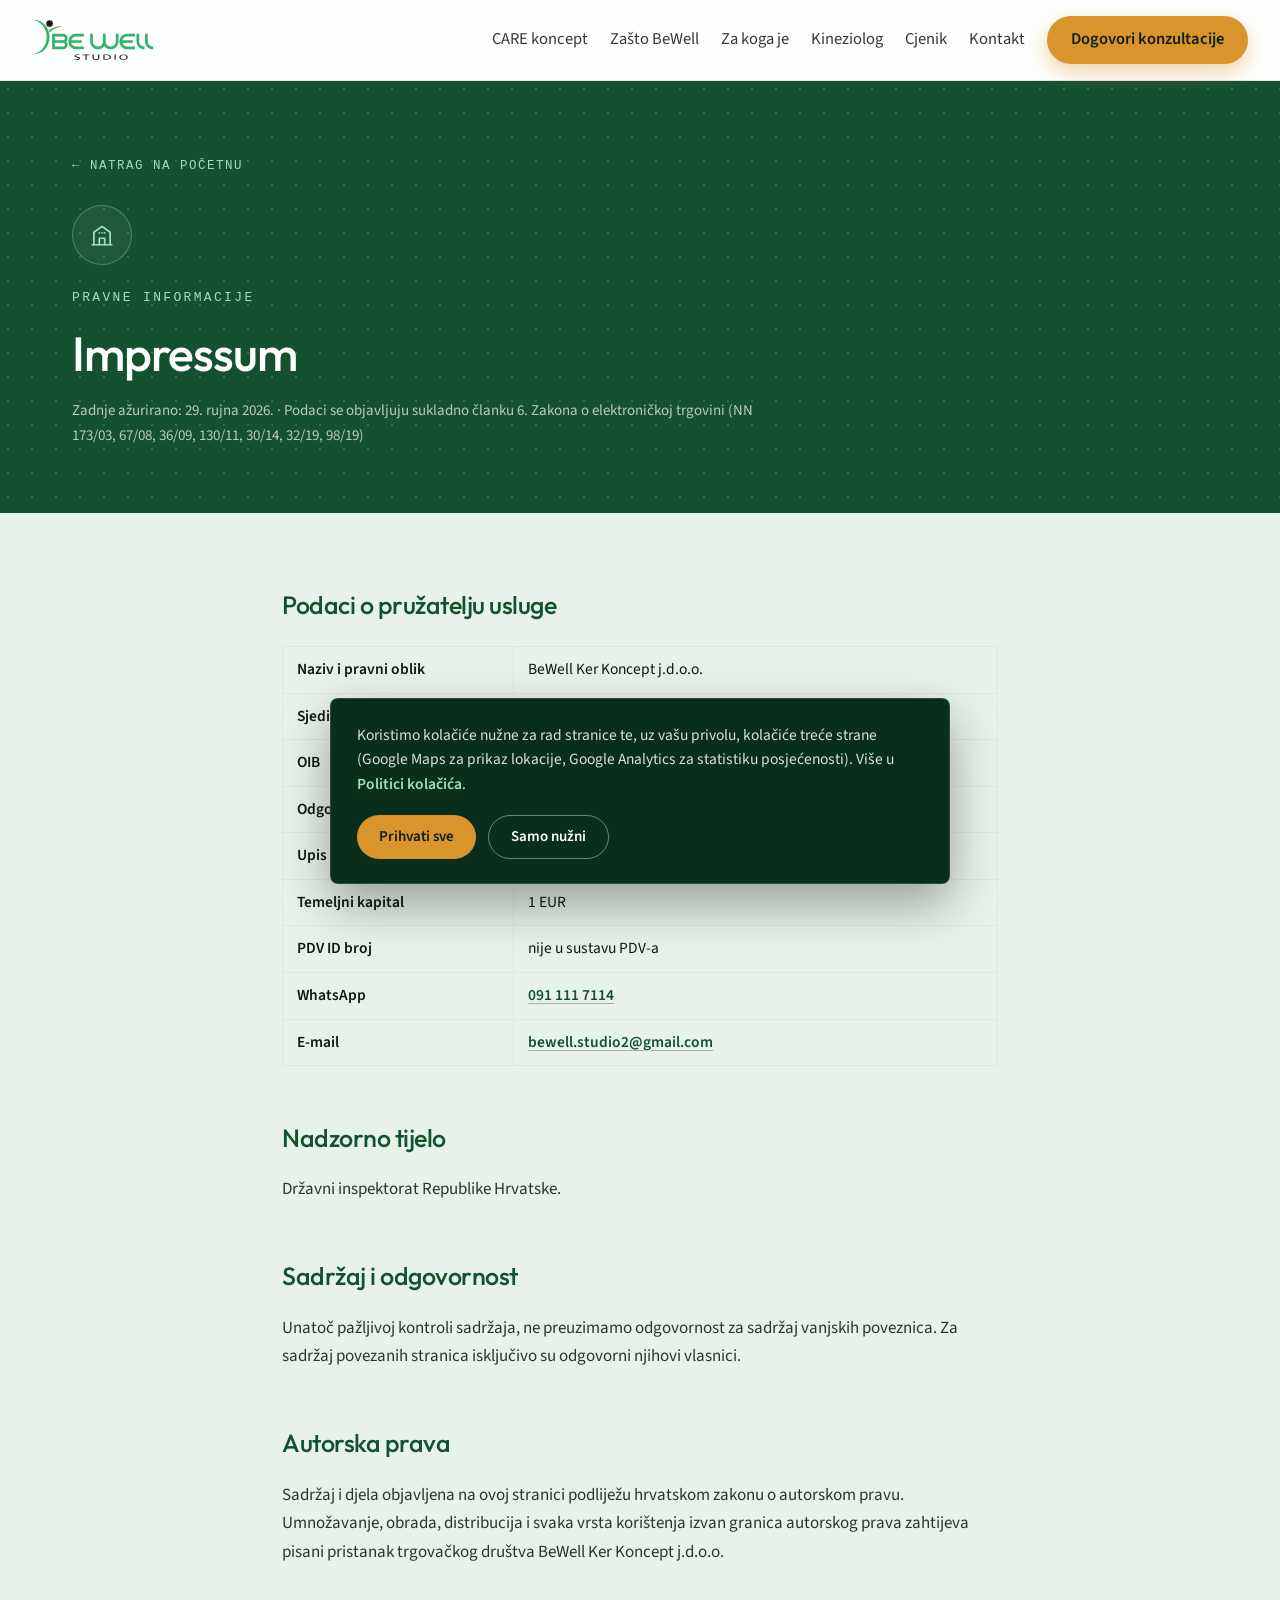
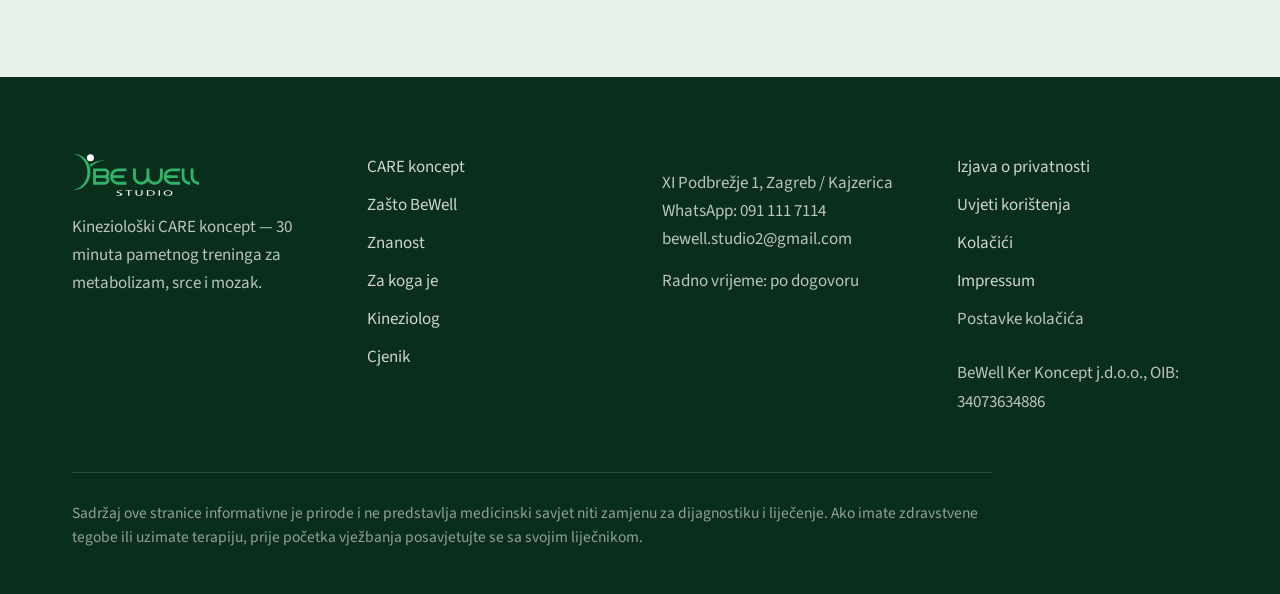
==== commit 32274110: "Align legal page dates, disclose Cal.com/Web3Forms in ToU Was accidentally split from the CSV rename" ====
--- a/impressum.html
+++ b/impressum.html
@@ -55,7 +55,7 @@
     </div>
     <p class="eyebrow" style="margin-top:22px" data-reveal>Pravne informacije</p>
     <h1 data-reveal>Impressum</h1>
-    <p class="updated" data-reveal>Zadnje ažurirano: 3. rujna 2026. · Podaci se objavljuju sukladno članku 6. Zakona o elektroničkoj trgovini (NN 173/03, 67/08, 36/09, 130/11, 30/14, 32/19, 98/19)</p>
+    <p class="updated" data-reveal>Zadnje ažurirano: 29. rujna 2026. · Podaci se objavljuju sukladno članku 6. Zakona o elektroničkoj trgovini (NN 173/03, 67/08, 36/09, 130/11, 30/14, 32/19, 98/19)</p>
   </div>
 </section>
 
